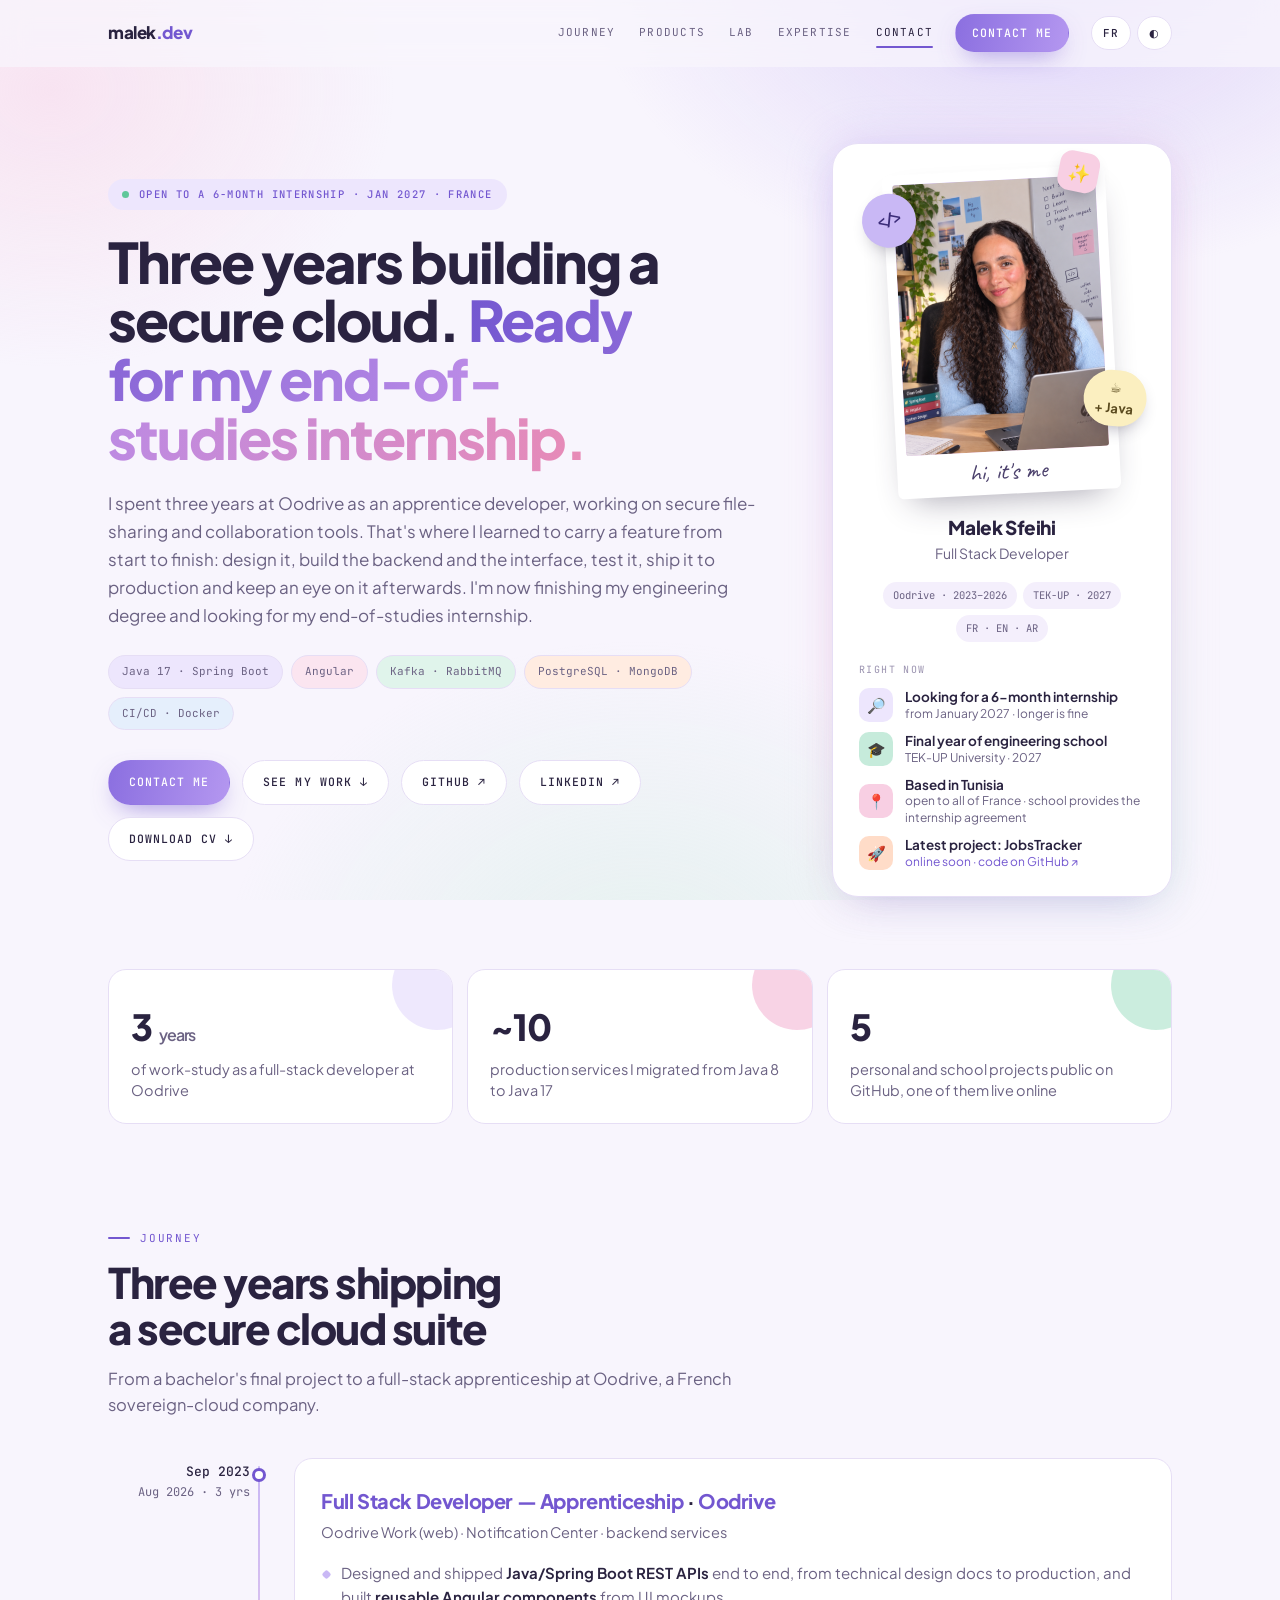
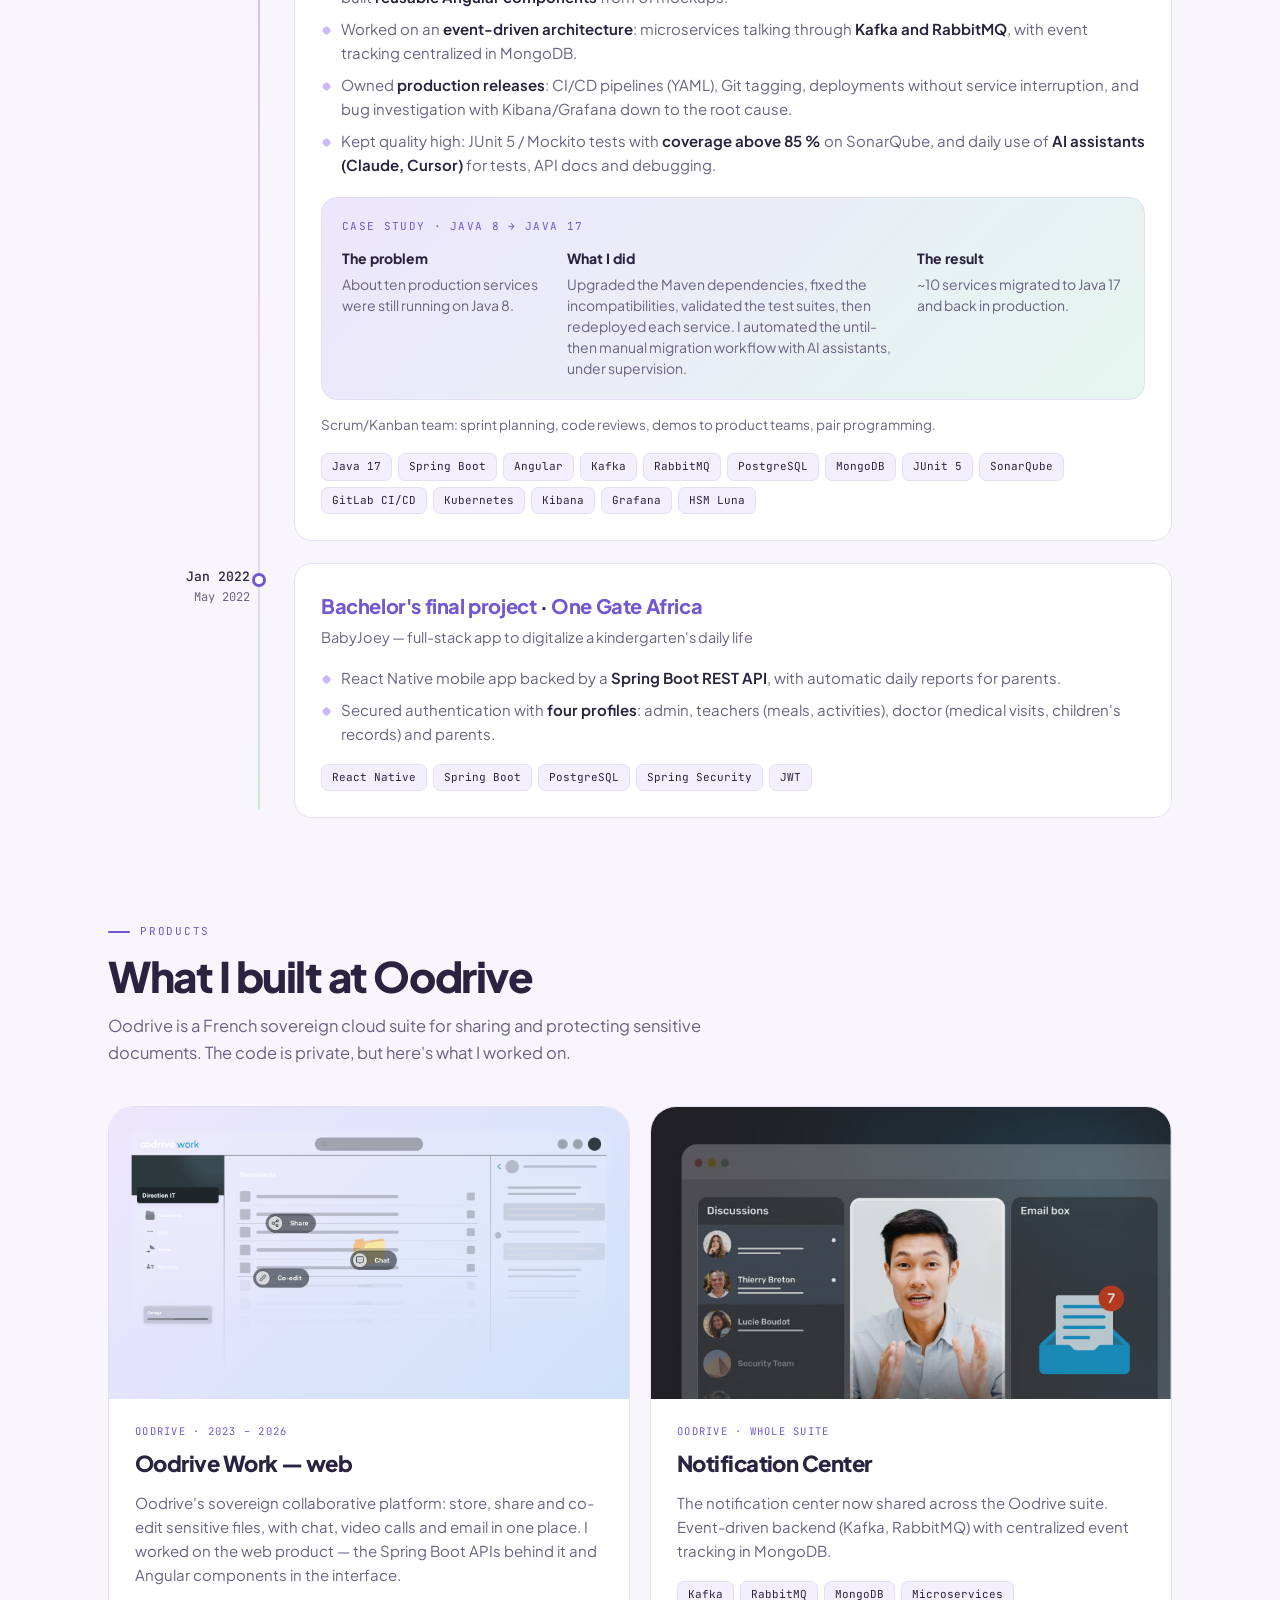
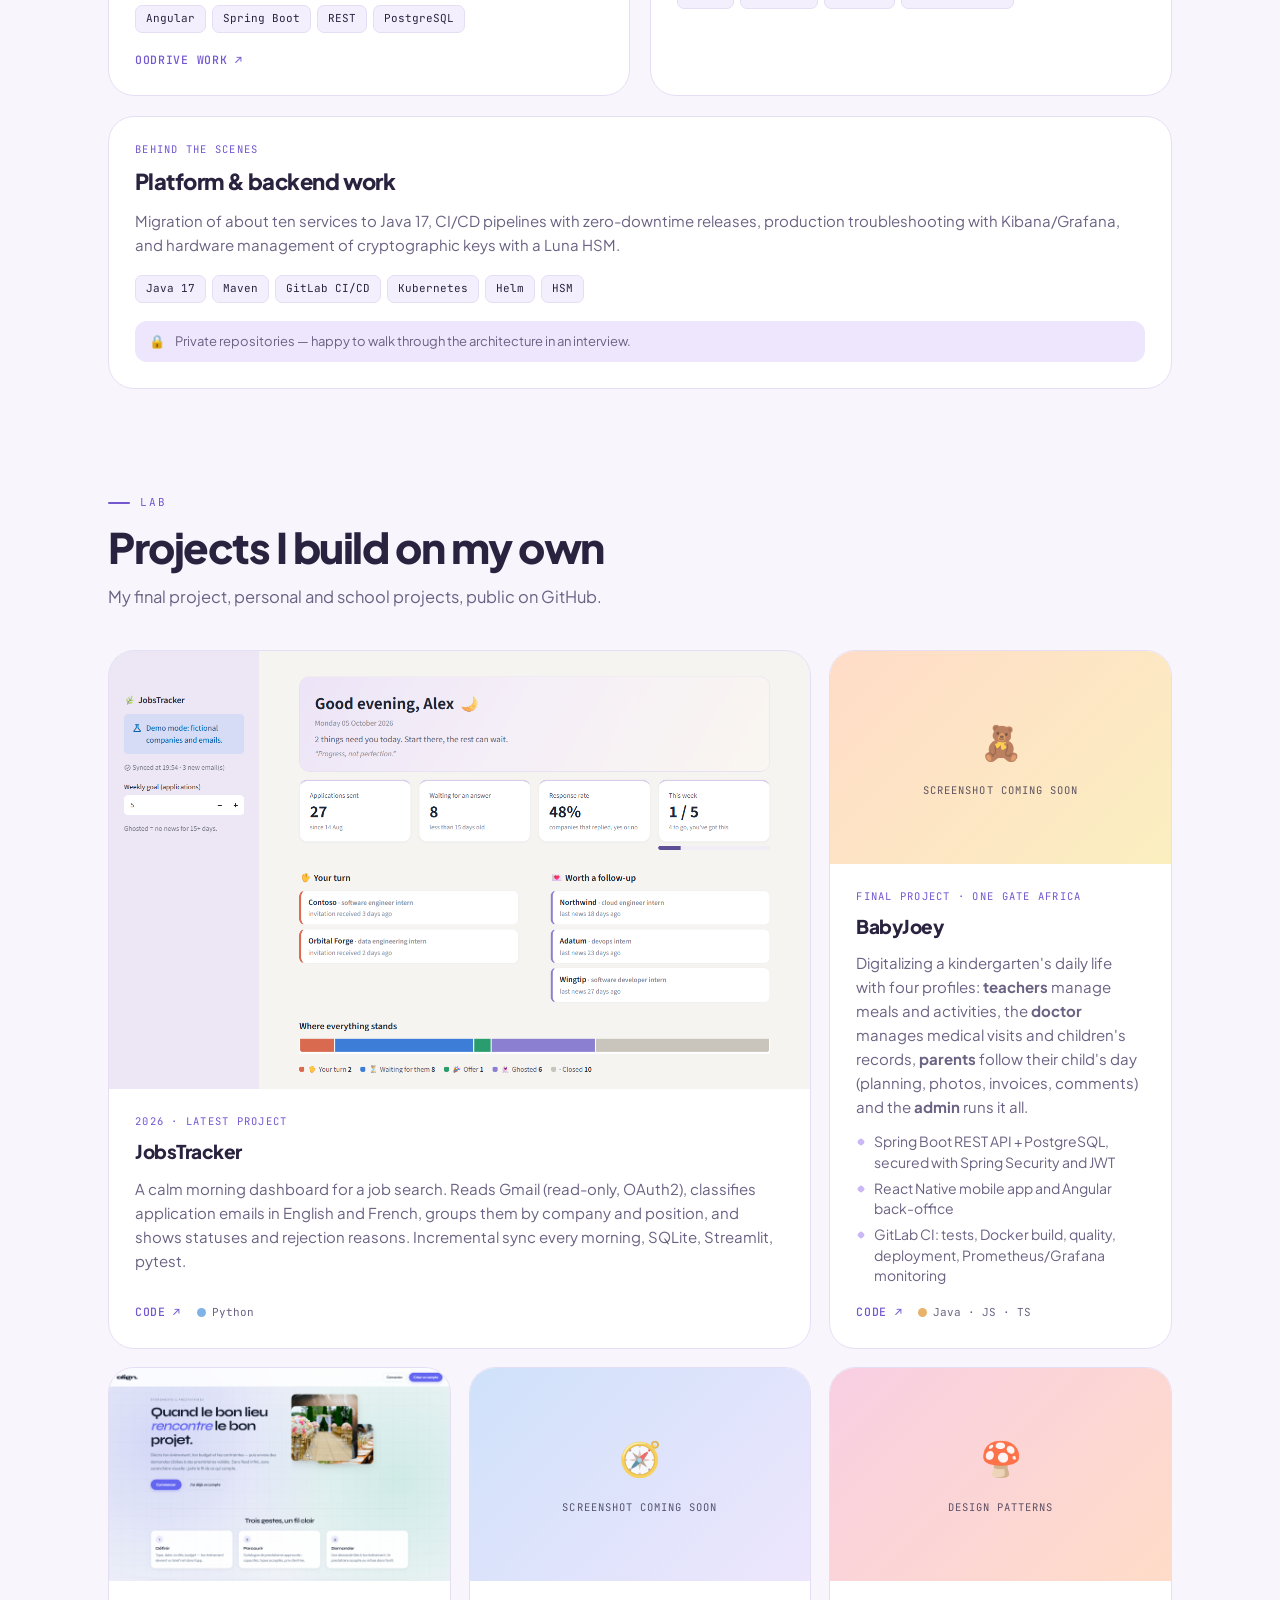
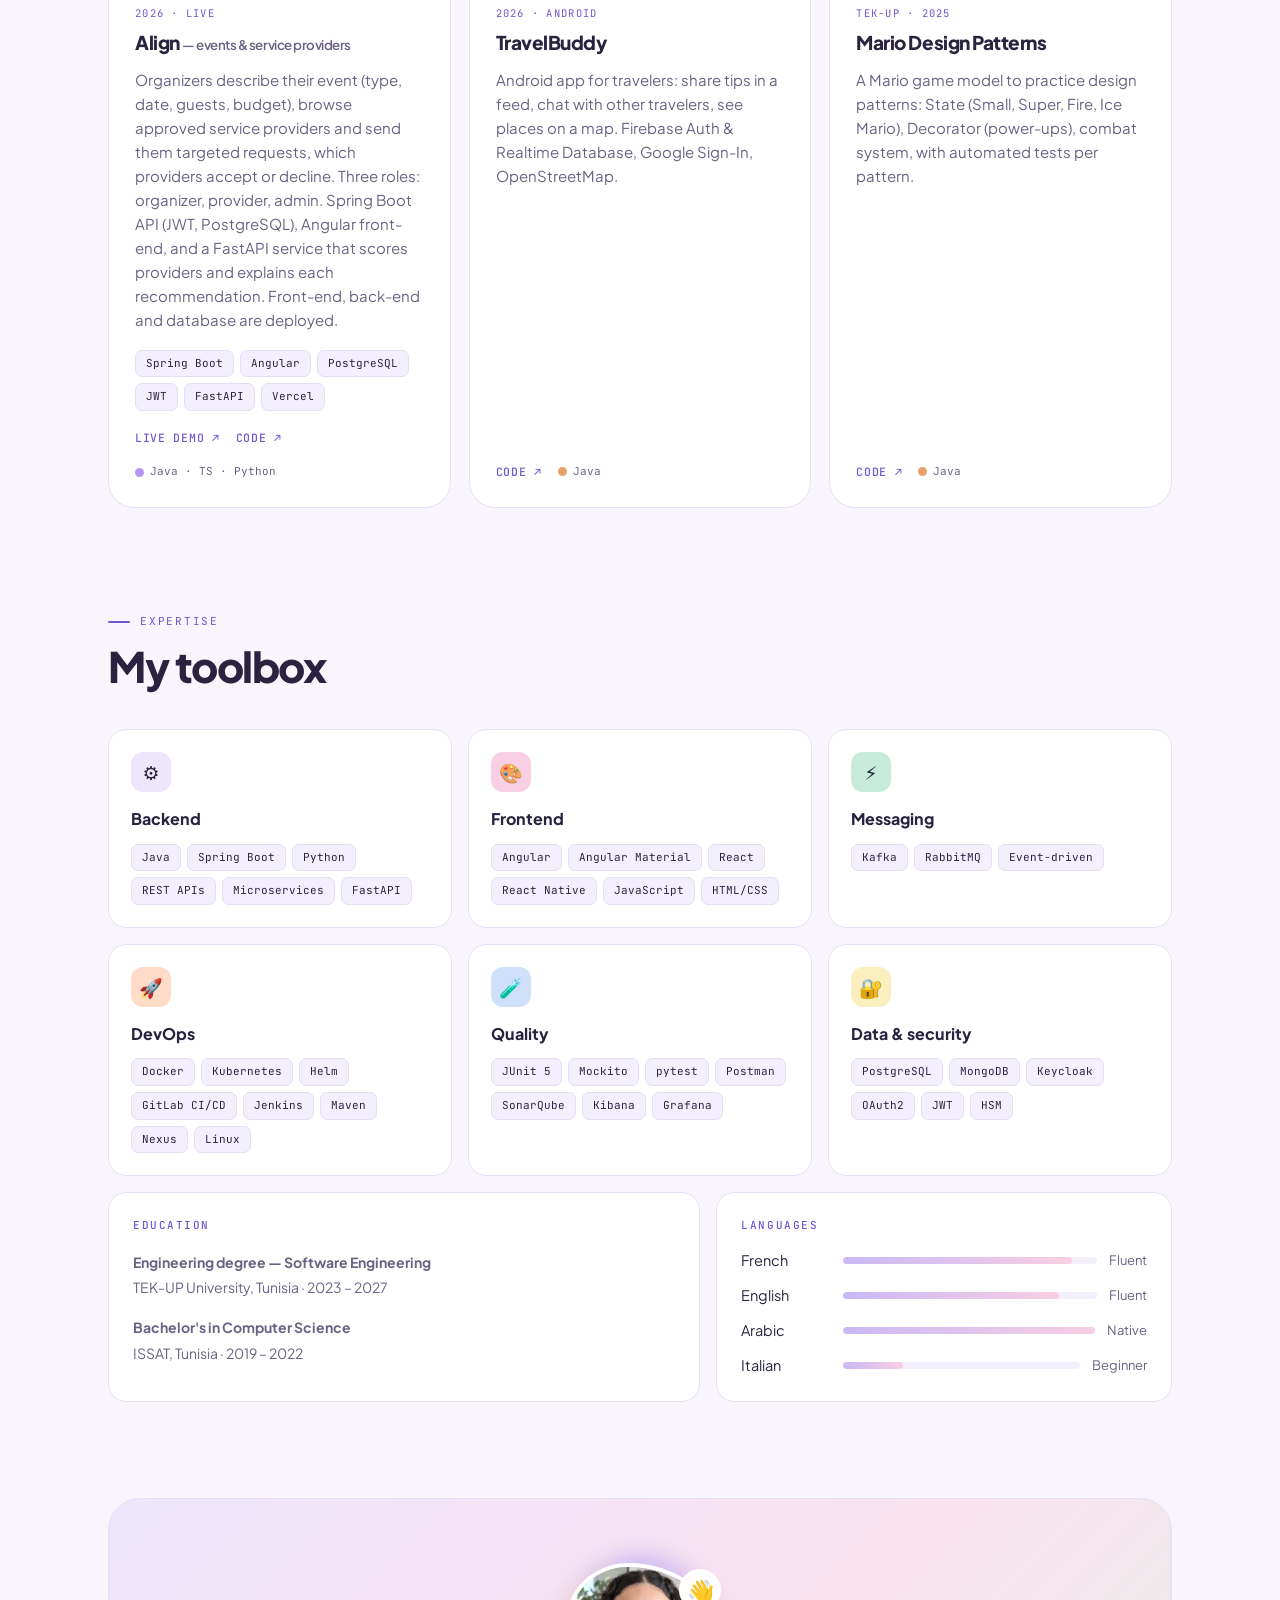
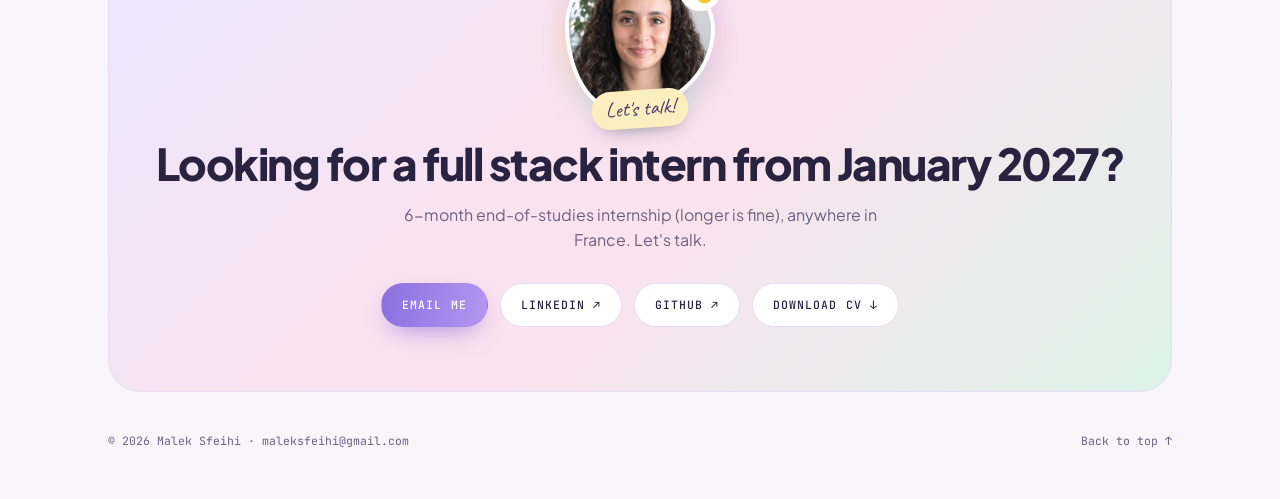
==== docs/index.html @ 644cf36f "Portfolio dans docs/ + README de profil" ====
<!doctype html>
<html lang="en" data-lang="en" class="no-js">
<head>
<meta charset="utf-8">
<meta name="viewport" content="width=device-width, initial-scale=1">
<title>Malek Sfeihi — Full Stack Developer</title>
<meta name="description" content="Malek Sfeihi — Full stack developer (Java/Spring Boot, Angular, Kafka, CI/CD). 3 years at Oodrive on Oodrive Work and the suite-wide Notification Center. Looking for a 6-month end-of-studies internship from January 2027.">
<link rel="icon" href="data:image/svg+xml,<svg xmlns='http://www.w3.org/2000/svg' viewBox='0 0 64 64'><rect width='64' height='64' rx='18' fill='%23B497F0'/><text x='50%25' y='56%25' text-anchor='middle' dominant-baseline='middle' font-family='Arial' font-weight='800' font-size='30' fill='white'>M</text></svg>">
<link rel="preconnect" href="https://fonts.googleapis.com">
<link rel="preconnect" href="https://fonts.gstatic.com" crossorigin>
<link href="https://fonts.googleapis.com/css2?family=Plus+Jakarta+Sans:wght@400;500;600;700;800&family=JetBrains+Mono:wght@400;500&family=Caveat:wght@600&display=swap" rel="stylesheet">
<link rel="stylesheet" href="assets/css/style.css">
</head>
<body>
<a class="skip" href="#main"><span class="en">Skip to content</span><span class="fr">Aller au contenu</span></a>
<div class="aura" aria-hidden="true"></div>

<!-- ================= NAV ================= -->
<header class="nav">
  <div class="shell nav__in">
    <a class="nav__logo" href="#top">malek<em>.dev</em></a>
    <nav class="nav__links" aria-label="Sections">
      <a href="#parcours"><span class="en">Journey</span><span class="fr">Parcours</span></a>
      <a href="#produits"><span class="en">Products</span><span class="fr">Produits</span></a>
      <a href="#labo"><span class="en">Lab</span><span class="fr">Labo</span></a>
      <a href="#expertise">Expertise</a>
      <a href="#contact">Contact</a>
    </nav>
    <a class="btn btn--main nav__cta" href="mailto:maleksfeihi@gmail.com" data-contact>
      <span class="en">Contact me</span><span class="fr">Me contacter</span>
    </a>
    <div class="nav__tools">
      <button class="tool" id="langBtn" type="button" aria-label="Switch language / Changer de langue">FR</button>
      <button class="tool" id="themeBtn" type="button" aria-label="Toggle dark mode">◐</button>
    </div>
  </div>
</header>

<main id="main">

<!-- ================= HERO ================= -->
<section class="hero" id="top">
  <div class="shell hero__grid">
    <div>
      <span class="status"><i></i>
        <span class="en">Open to a 6-month internship · Jan 2027 · France</span>
        <span class="fr">Disponible · stage PFE 6 mois · janv. 2027 · France</span>
      </span>
      <h1 class="hero__title">
        <span class="en">Three years building a secure cloud. <em>Ready for my end-of-studies internship.</em></span>
        <span class="fr">Trois ans à développer un cloud sécurisé. <em>Prête pour mon stage de fin d'études.</em></span>
      </h1>
      <p class="hero__lede">
        <span class="en">I spent three years at Oodrive as an apprentice developer, working on secure file-sharing and collaboration tools.
          That's where I learned to carry a feature from start to finish: design it, build the backend and the interface,
          test it, ship it to production and keep an eye on it afterwards. I'm now finishing my engineering degree
          and looking for my end-of-studies internship.</span>
        <span class="fr">J'ai passé trois ans en alternance chez Oodrive, sur des outils de partage et de collaboration sécurisés.
          C'est là que j'ai appris à porter une fonctionnalité du début à la fin : la concevoir, coder le backend et l'interface,
          la tester, la mettre en production puis la suivre une fois en ligne. Je termine maintenant mon cycle ingénieur
          et je cherche mon stage de fin d'études.</span>
      </p>
      <ul class="pills">
        <li>Java 17 · Spring Boot</li>
        <li>Angular</li>
        <li>Kafka · RabbitMQ</li>
        <li>PostgreSQL · MongoDB</li>
        <li>CI/CD · Docker</li>
      </ul>
      <div class="hero__cta">
        <a class="btn btn--main" href="mailto:maleksfeihi@gmail.com" data-contact><span class="en">Contact me</span><span class="fr">Me contacter</span></a>
        <a class="btn btn--ghost" href="#produits"><span class="en">See my work</span><span class="fr">Voir mon travail</span> ↓</a>
        <a class="btn btn--ghost" href="https://github.com/malek-sfeihi" target="_blank" rel="noopener">GitHub ↗</a>
        <a class="btn btn--ghost" href="https://www.linkedin.com/in/malek-sfeihi-b11a911b1/" target="_blank" rel="noopener">LinkedIn ↗</a>
        <a class="btn btn--ghost" href="assets/cv/Malek_Sfeihi_CV.pdf" download><span class="en">Download CV</span><span class="fr">Télécharger le CV</span> ↓</a>
      </div>
    </div>

    <aside class="idcard" aria-label="Profile">
      <figure class="polaroid">
        <div class="polaroid__img">
          <img src="assets/img/hero.png" alt="Malek Sfeihi" data-ph>
        </div>
        <figcaption><span class="en">hi, it's me</span><span class="fr">coucou, c'est moi</span></figcaption>
        <span class="sticker sticker--a">&lt;/&gt;</span>
        <span class="sticker sticker--b">☕ <span class="en">+ Java</span><span class="fr">+ Java</span></span>
        <span class="sticker sticker--c">✨</span>
      </figure>
      <div class="idcard__id">
        <div>
          <div class="idcard__name">Malek Sfeihi</div>
          <div class="idcard__role"><span class="en">Full Stack Developer</span><span class="fr">Développeuse Full Stack</span></div>
        </div>
      </div>
      <div class="idcard__meta">
        <span>Oodrive · 2023–2026</span>
        <span>TEK-UP · 2027</span>
        <span>FR · EN · AR</span>
      </div>

      <div class="now">
        <div class="now__label"><span class="en">Right now</span><span class="fr">En ce moment</span></div>
        <ul>
          <li><span class="now__ic" style="background:var(--lav-soft)">🔎</span>
            <span><b><span class="en">Looking for a 6-month internship</span><span class="fr">Je cherche un stage PFE de 6 mois</span></b>
            <small><span class="en">from January 2027 · longer is fine</span><span class="fr">dès janvier 2027 · plus long possible</span></small></span></li>
          <li><span class="now__ic" style="background:var(--mint)">🎓</span>
            <span><b><span class="en">Final year of engineering school</span><span class="fr">Dernière année du cycle ingénieur</span></b>
            <small>TEK-UP University · 2027</small></span></li>
          <li><span class="now__ic" style="background:var(--pink)">📍</span>
            <span><b><span class="en">Based in Tunisia</span><span class="fr">Basée en Tunisie</span></b>
            <small><span class="en">open to all of France · school provides the internship agreement</span><span class="fr">mobile partout en France · convention fournie par l'école</span></small></span></li>
          <li><span class="now__ic" style="background:var(--peach)">🚀</span>
            <span><b><span class="en">Latest project: JobsTracker</span><span class="fr">Dernier projet : JobsTracker</span></b>
            <small><a href="https://github.com/malek-sfeihi/JobsTracker" target="_blank" rel="noopener"><span class="en">online soon · code on GitHub ↗</span><span class="fr">bientôt en ligne · code sur GitHub ↗</span></a></small></span></li>
        </ul>
      </div>
    </aside>
  </div>
</section>

<!-- ================= STATS ================= -->
<div class="shell">
  <div class="stats reveal">
    <div class="stat"><div class="stat__v">3 <small><span class="en">years</span><span class="fr">ans</span></small></div>
      <div class="stat__l"><span class="en">of work-study as a full-stack developer at Oodrive</span><span class="fr">d'alternance en développement full stack chez Oodrive</span></div></div>
    <div class="stat"><div class="stat__v">~10</div>
      <div class="stat__l"><span class="en">production services I migrated from Java 8 to Java 17</span><span class="fr">services en production que j'ai migrés de Java 8 à Java 17</span></div></div>
    <div class="stat"><div class="stat__v">5</div>
      <div class="stat__l"><span class="en">personal and school projects public on GitHub, one of them live online</span><span class="fr">projets perso et d'école publics sur GitHub, dont un en ligne</span></div></div>
  </div>
</div>

<!-- ================= PARCOURS ================= -->
<section class="sec" id="parcours">
  <div class="shell">
    <div class="sec__head reveal">
      <span class="kicker"><span class="en">Journey</span><span class="fr">Parcours</span></span>
      <h2 class="sec__title">
        <span class="en">Three years shipping a secure cloud suite</span>
        <span class="fr">Trois ans à livrer une suite cloud sécurisée</span>
      </h2>
      <p class="sec__lede">
        <span class="en">From a bachelor's final project to a full-stack apprenticeship at Oodrive, a French sovereign-cloud company.</span>
        <span class="fr">D'un projet de fin d'études de licence à une alternance full stack chez Oodrive, éditeur français de cloud souverain.</span>
      </p>
    </div>

    <div class="tl">
      <article class="tl__item reveal">
        <div class="tl__when"><b><span class="en">Sep 2023</span><span class="fr">Sept. 2023</span></b><span class="en">Aug 2026 · 3 yrs</span><span class="fr">Août 2026 · 3 ans</span></div>
        <div class="tl__card">
          <h3 class="tl__role"><span class="en">Full Stack Developer — Apprenticeship</span><span class="fr">Développeuse Full Stack — Alternance</span> · <span>Oodrive</span></h3>
          <p class="tl__ctx"><span class="en">Oodrive Work (web) · Notification Center · backend services</span><span class="fr">Oodrive Work (web) · Centre de notifications · services backend</span></p>
          <ul class="tl__list en">
            <li>Designed and shipped <strong>Java/Spring Boot REST APIs</strong> end to end, from technical design docs to production, and built <strong>reusable Angular components</strong> from UI mockups.</li>
            <li>Worked on an <strong>event-driven architecture</strong>: microservices talking through <strong>Kafka and RabbitMQ</strong>, with event tracking centralized in MongoDB.</li>
            <li>Owned <strong>production releases</strong>: CI/CD pipelines (YAML), Git tagging, deployments without service interruption, and bug investigation with Kibana/Grafana down to the root cause.</li>
            <li>Kept quality high: JUnit 5 / Mockito tests with <strong>coverage above 85 %</strong> on SonarQube, and daily use of <strong>AI assistants (Claude, Cursor)</strong> for tests, API docs and debugging.</li>
          </ul>
          <ul class="tl__list fr">
            <li>Conception et livraison d'<strong>API REST Java/Spring Boot</strong> de bout en bout, du dossier de conception à la production, et de <strong>composants Angular réutilisables</strong> à partir des maquettes.</li>
            <li>Travail sur une <strong>architecture événementielle</strong> : des microservices qui communiquent via <strong>Kafka et RabbitMQ</strong>, avec un suivi centralisé des événements dans MongoDB.</li>
            <li>Prise en charge des <strong>mises en production</strong> : pipelines CI/CD (YAML), Git tagging, déploiements sans interruption de service, et diagnostic d'anomalies avec Kibana/Grafana jusqu'à la cause racine.</li>
            <li>Qualité : tests JUnit 5 / Mockito avec une <strong>couverture au-dessus de 85 %</strong> sur SonarQube, et usage quotidien d'<strong>assistants IA (Claude, Cursor)</strong> pour les tests, la doc d'API et le débogage.</li>
          </ul>

          <div class="case">
            <div class="case__k"><span class="en">Case study</span><span class="fr">Cas concret</span> · Java 8 → Java 17</div>
            <div class="case__grid">
              <div><b><span class="en">The problem</span><span class="fr">Le problème</span></b>
                <p><span class="en">About ten production services were still running on Java 8.</span><span class="fr">Une dizaine de services en production tournaient encore en Java 8.</span></p></div>
              <div><b><span class="en">What I did</span><span class="fr">Ce que j'ai fait</span></b>
                <p><span class="en">Upgraded the Maven dependencies, fixed the incompatibilities, validated the test suites, then redeployed each service. I automated the until-then manual migration workflow with AI assistants, under supervision.</span><span class="fr">Mise à jour des dépendances Maven, correction des incompatibilités, validation des tests, puis redéploiement de chaque service. J'ai automatisé, avec des assistants IA et sous supervision, un workflow de migration jusque-là manuel.</span></p></div>
              <div><b><span class="en">The result</span><span class="fr">Le résultat</span></b>
                <p><span class="en">~10 services migrated to Java 17 and back in production.</span><span class="fr">~10 services migrés en Java 17 et remis en production.</span></p></div>
            </div>
          </div>
          <p class="tl__foot"><span class="en">Scrum/Kanban team: sprint planning, code reviews, demos to product teams, pair programming.</span><span class="fr">Équipe Scrum/Kanban : sprint planning, revues de code, démos aux équipes produit, pair programming.</span></p>
          <ul class="tags">
            <li>Java 17</li><li>Spring Boot</li><li>Angular</li><li>Kafka</li><li>RabbitMQ</li><li>PostgreSQL</li><li>MongoDB</li>
            <li>JUnit 5</li><li>SonarQube</li><li>GitLab CI/CD</li><li>Kubernetes</li><li>Kibana</li><li>Grafana</li><li>HSM Luna</li>
          </ul>
        </div>
      </article>

      <article class="tl__item reveal">
        <div class="tl__when"><b><span class="en">Jan 2022</span><span class="fr">Janv. 2022</span></b><span class="en">May 2022</span><span class="fr">Mai 2022</span></div>
        <div class="tl__card">
          <h3 class="tl__role"><span class="en">Bachelor's final project</span><span class="fr">Projet de fin d'études de licence</span> · <span>One Gate Africa</span></h3>
          <p class="tl__ctx"><span class="en">BabyJoey — full-stack app to digitalize a kindergarten's daily life</span><span class="fr">BabyJoey — application full stack pour digitaliser le quotidien d'une école maternelle</span></p>
          <ul class="tl__list en">
            <li>React Native mobile app backed by a <strong>Spring Boot REST API</strong>, with automatic daily reports for parents.</li>
            <li>Secured authentication with <strong>four profiles</strong>: admin, teachers (meals, activities), doctor (medical visits, children's records) and parents.</li>
          </ul>
          <ul class="tl__list fr">
            <li>Application mobile React Native adossée à une <strong>API REST Spring Boot</strong>, avec rapports quotidiens automatiques pour les parents.</li>
            <li>Authentification sécurisée avec <strong>quatre profils</strong> : admin, enseignants (repas, activités), médecin (visites, fiches enfants) et parents.</li>
          </ul>
          <ul class="tags"><li>React Native</li><li>Spring Boot</li><li>PostgreSQL</li><li>Spring Security</li><li>JWT</li></ul>
        </div>
      </article>
    </div>
  </div>
</section>

<!-- ================= PRODUITS ================= -->
<section class="sec" id="produits">
  <div class="shell">
    <div class="sec__head reveal">
      <span class="kicker"><span class="en">Products</span><span class="fr">Produits</span></span>
      <h2 class="sec__title">
        <span class="en">What I built at Oodrive</span>
        <span class="fr">Ce que j'ai construit chez Oodrive</span>
      </h2>
      <p class="sec__lede">
        <span class="en">Oodrive is a French sovereign cloud suite for sharing and protecting sensitive documents. The code is private, but here's what I worked on.</span>
        <span class="fr">Oodrive est une suite cloud souveraine française pour partager et protéger des documents sensibles. Le code est privé, mais voici ce sur quoi j'ai travaillé.</span>
      </p>
    </div>

    <div class="products">
      <article class="prod reveal">
        <div class="media media--lav media--contain">
          <div class="media__ph"><span class="ic">📁</span></div>
          <img src="assets/img/oodrive-work.png" alt="Oodrive Work interface (oodrive.com)" data-ph>
        </div>
        <div class="prod__body">
          <span class="prod__k">Oodrive · 2023 – 2026</span>
          <h3 class="prod__t">Oodrive Work — web</h3>
          <p class="prod__d">
            <span class="en">Oodrive's sovereign collaborative platform: store, share and co-edit sensitive files, with chat, video calls and email in one place. I worked on the web product — the Spring Boot APIs behind it and Angular components in the interface.</span>
            <span class="fr">La plateforme collaborative souveraine d'Oodrive : stocker, partager et co-éditer des fichiers sensibles, avec chat, visio et email au même endroit. J'ai travaillé sur le produit web : les API Spring Boot derrière et les composants Angular de l'interface.</span>
          </p>
          <ul class="tags"><li>Angular</li><li>Spring Boot</li><li>REST</li><li>PostgreSQL</li></ul>
          <div class="prod__foot">
            <a class="link" href="https://www.oodrive.com/products/oodrive-work/" target="_blank" rel="noopener">Oodrive Work ↗</a>
          </div>
        </div>
      </article>

      <article class="prod reveal">
        <div class="media media--pink">
          <div class="media__ph"><span class="ic">🔔</span></div>
          <img src="assets/img/notification-center.jpg" alt="Real-time notifications in the Oodrive suite (oodrive.com)" data-ph>
        </div>
        <div class="prod__body">
          <span class="prod__k"><span class="en">Oodrive · whole suite</span><span class="fr">Oodrive · toute la suite</span></span>
          <h3 class="prod__t"><span class="en">Notification Center</span><span class="fr">Centre de notifications</span></h3>
          <p class="prod__d">
            <span class="en">The notification center now shared across the Oodrive suite. Event-driven backend (Kafka, RabbitMQ) with centralized event tracking in MongoDB.</span>
            <span class="fr">Le centre de notifications aujourd'hui commun à toute la suite Oodrive. Backend événementiel (Kafka, RabbitMQ) avec suivi centralisé des événements dans MongoDB.</span>
          </p>
          <ul class="tags"><li>Kafka</li><li>RabbitMQ</li><li>MongoDB</li><li>Microservices</li></ul>
        </div>
      </article>

      <!-- TODO Malek : les travaux "en background" (à me donner) — une carte par sujet, sur le même modèle -->
      <article class="prod reveal" style="grid-column: 1 / -1">
        <div class="prod__body">
          <span class="prod__k"><span class="en">Behind the scenes</span><span class="fr">En coulisses</span></span>
          <h3 class="prod__t"><span class="en">Platform &amp; backend work</span><span class="fr">Plateforme &amp; backend</span></h3>
          <p class="prod__d">
            <span class="en">Migration of about ten services to Java 17, CI/CD pipelines with zero-downtime releases, production troubleshooting with Kibana/Grafana, and hardware management of cryptographic keys with a Luna HSM.</span>
            <span class="fr">Migration d'une dizaine de services vers Java 17, pipelines CI/CD avec mises en production sans interruption, diagnostic en production avec Kibana/Grafana, et gestion matérielle de clés cryptographiques avec HSM Luna.</span>
          </p>
          <ul class="tags"><li>Java 17</li><li>Maven</li><li>GitLab CI/CD</li><li>Kubernetes</li><li>Helm</li><li>HSM</li></ul>
          <div class="privacy">🔒 <span><span class="en">Private repositories — happy to walk through the architecture in an interview.</span><span class="fr">Dépôts privés — je peux présenter l'architecture en entretien.</span></span></div>
        </div>
      </article>
    </div>
  </div>
</section>

<!-- ================= LABO ================= -->
<section class="sec" id="labo">
  <div class="shell">
    <div class="sec__head reveal">
      <span class="kicker"><span class="en">Lab</span><span class="fr">Labo</span></span>
      <h2 class="sec__title">
        <span class="en">Projects I build on my own</span>
        <span class="fr">Ce que je code en dehors du travail</span>
      </h2>
      <p class="sec__lede">
        <span class="en">My final project, personal and school projects, public on GitHub.</span>
        <span class="fr">Mon PFE, mes projets perso et d'école, publics sur GitHub.</span>
      </p>
    </div>

    <div class="lab">
      <article class="prod featured reveal">
        <div class="media media--mint">
          <div class="media__ph"><span class="ic">🌿</span></div>
          <img src="assets/img/jobstracker.png" alt="JobsTracker dashboard (demo data)" data-ph>
        </div>
        <div class="prod__body">
          <span class="prod__k"><span class="en">2026 · latest project</span><span class="fr">2026 · dernier projet</span></span>
          <h3 class="prod__t">JobsTracker</h3>
          <p class="prod__d">
            <span class="en">A calm morning dashboard for a job search. Reads Gmail (read-only, OAuth2), classifies application emails in English and French, groups them by company and position, and shows statuses and rejection reasons. Incremental sync every morning, SQLite, Streamlit, pytest.</span>
            <span class="fr">Un tableau de bord du matin pour une recherche d'emploi. Lit Gmail (lecture seule, OAuth2), classe les emails de candidature en anglais et en français, les regroupe par entreprise et poste, et affiche statuts et raisons de refus. Synchro incrémentale chaque matin, SQLite, Streamlit, pytest.</span>
          </p>
          <div class="prod__foot">
            <a class="link" href="https://github.com/malek-sfeihi/JobsTracker" target="_blank" rel="noopener">Code ↗</a>
            <span class="lang-dot" style="--dot:#7FB3E8">Python</span>
          </div>
        </div>
      </article>

      <article class="prod reveal">
        <div class="media media--peach">
          <div class="media__ph"><span class="ic">🧸</span><small><span class="en">Screenshot coming soon</span><span class="fr">Capture à venir</span></small></div>
          <img src="assets/img/babyjoey.png" alt="BabyJoey" data-ph>
        </div>
        <div class="prod__body">
          <span class="prod__k"><span class="en">Final project · One Gate Africa</span><span class="fr">PFE licence · One Gate Africa</span></span>
          <h3 class="prod__t">BabyJoey</h3>
          <p class="prod__d">
            <span class="en">Digitalizing a kindergarten's daily life with four profiles: <b>teachers</b> manage meals and activities, the <b>doctor</b> manages medical visits and children's records, <b>parents</b> follow their child's day (planning, photos, invoices, comments) and the <b>admin</b> runs it all.</span>
            <span class="fr">Digitaliser le quotidien d'une crèche avec quatre profils : l'<b>enseignant</b> gère les repas et les activités, le <b>médecin</b> les visites et les fiches enfants, les <b>parents</b> suivent la journée de leur enfant (planning, photos, factures, commentaires) et l'<b>admin</b> pilote l'ensemble.</span>
          </p>
          <ul class="feat en">
            <li>Spring Boot REST API + PostgreSQL, secured with Spring Security and JWT</li>
            <li>React Native mobile app and Angular back-office</li>
            <li>GitLab CI: tests, Docker build, quality, deployment, Prometheus/Grafana monitoring</li>
          </ul>
          <ul class="feat fr">
            <li>API REST Spring Boot + PostgreSQL, sécurisée par Spring Security et JWT</li>
            <li>Appli mobile React Native et back-office Angular</li>
            <li>GitLab CI : tests, build Docker, qualité, déploiement, monitoring Prometheus/Grafana</li>
          </ul>
          <div class="prod__foot">
            <a class="link" href="https://github.com/malek-sfeihi/babyJoeyApp-front" target="_blank" rel="noopener">Code ↗</a>
            <span class="lang-dot" style="--dot:#E8B36B">Java · JS · TS</span>
          </div>
        </div>
      </article>

      <article class="prod reveal">
        <div class="media media--lav">
          <div class="media__ph"><span class="ic">🎉</span></div>
          <img src="assets/img/events.png" alt="Align — landing page" data-ph>
        </div>
        <div class="prod__body">
          <span class="prod__k"><span class="en">2026 · live</span><span class="fr">2026 · en ligne</span></span>
          <h3 class="prod__t">Align <span class="prod__sub">— <span class="en">events &amp; service providers</span><span class="fr">événements &amp; prestataires</span></span></h3>
          <p class="prod__d">
            <span class="en">Organizers describe their event (type, date, guests, budget), browse approved service providers and send them targeted requests, which providers accept or decline. Three roles: organizer, provider, admin. Spring Boot API (JWT, PostgreSQL), Angular front-end, and a FastAPI service that scores providers and explains each recommendation. Front-end, back-end and database are deployed.</span>
            <span class="fr">L'organisateur décrit son événement (type, date, invités, budget), parcourt des prestataires validés et leur envoie des demandes ciblées, que le prestataire accepte ou refuse. Trois rôles : organisateur, prestataire, admin. API Spring Boot (JWT, PostgreSQL), front Angular, et un service FastAPI qui score les prestataires et explique chaque recommandation. Front, back et base de données sont déployés.</span>
          </p>
          <ul class="tags"><li>Spring Boot</li><li>Angular</li><li>PostgreSQL</li><li>JWT</li><li>FastAPI</li><li>Vercel</li></ul>
          <div class="prod__foot">
            <a class="link" href="https://eventsalign.vercel.app/" target="_blank" rel="noopener"><span class="en">Live demo ↗</span><span class="fr">Voir en ligne ↗</span></a>
            <a class="link" href="https://github.com/malek-sfeihi/Events" target="_blank" rel="noopener">Code ↗</a>
            <span class="lang-dot" style="--dot:#B497F0">Java · TS · Python</span>
          </div>
        </div>
      </article>

      <article class="prod reveal">
        <div class="media media--sky">
          <div class="media__ph"><span class="ic">🧭</span><small><span class="en">Screenshot coming soon</span><span class="fr">Capture à venir</span></small></div>
          <img src="assets/img/travelbuddy.png" alt="TravelBuddy" data-ph>
        </div>
        <div class="prod__body">
          <span class="prod__k">2026 · Android</span>
          <h3 class="prod__t">TravelBuddy</h3>
          <p class="prod__d">
            <span class="en">Android app for travelers: share tips in a feed, chat with other travelers, see places on a map. Firebase Auth &amp; Realtime Database, Google Sign-In, OpenStreetMap.</span>
            <span class="fr">Appli Android pour voyageurs : partager des bons plans dans un fil, discuter avec d'autres voyageurs, voir les lieux sur une carte. Firebase Auth &amp; Realtime Database, Google Sign-In, OpenStreetMap.</span>
          </p>
          <div class="prod__foot">
            <a class="link" href="https://github.com/malek-sfeihi/travelBody" target="_blank" rel="noopener">Code ↗</a>
            <span class="lang-dot" style="--dot:#E8A06B">Java</span>
          </div>
        </div>
      </article>

      <article class="prod reveal">
        <div class="media media--pink">
          <div class="media__ph"><span class="ic">🍄</span><small>Design patterns</small></div>
          <img src="assets/img/mario.png" alt="Mario design patterns" data-ph>
        </div>
        <div class="prod__body">
          <span class="prod__k">TEK-UP · 2025</span>
          <h3 class="prod__t">Mario Design Patterns</h3>
          <p class="prod__d">
            <span class="en">A Mario game model to practice design patterns: State (Small, Super, Fire, Ice Mario), Decorator (power-ups), combat system, with automated tests per pattern.</span>
            <span class="fr">Un modèle de jeu Mario pour pratiquer les design patterns : State (Small, Super, Fire, Ice Mario), Decorator (power-ups), système de combat, avec des tests automatisés par pattern.</span>
          </p>
          <div class="prod__foot">
            <a class="link" href="https://github.com/malek-sfeihi/marioDesignPattern" target="_blank" rel="noopener">Code ↗</a>
            <span class="lang-dot" style="--dot:#E8A06B">Java</span>
          </div>
        </div>
      </article>
    </div>
  </div>
</section>

<!-- ================= EXPERTISE ================= -->
<section class="sec" id="expertise">
  <div class="shell">
    <div class="sec__head reveal">
      <span class="kicker">Expertise</span>
      <h2 class="sec__title"><span class="en">My toolbox</span><span class="fr">La boîte à outils</span></h2>
    </div>

    <div class="skills">
      <div class="skill reveal"><div class="skill__ic" style="--c:var(--lav-soft)">⚙️</div><h3>Backend</h3>
        <ul class="tags"><li>Java</li><li>Spring Boot</li><li>Python</li><li>REST APIs</li><li>Microservices</li><li>FastAPI</li></ul></div>
      <div class="skill reveal"><div class="skill__ic" style="--c:var(--pink)">🎨</div><h3>Frontend</h3>
        <ul class="tags"><li>Angular</li><li>Angular Material</li><li>React</li><li>React Native</li><li>JavaScript</li><li>HTML/CSS</li></ul></div>
      <div class="skill reveal"><div class="skill__ic" style="--c:var(--mint)">⚡</div><h3><span class="en">Messaging</span><span class="fr">Messagerie</span></h3>
        <ul class="tags"><li>Kafka</li><li>RabbitMQ</li><li><span class="en">Event-driven</span><span class="fr">Événementiel</span></li></ul></div>
      <div class="skill reveal"><div class="skill__ic" style="--c:var(--peach)">🚀</div><h3>DevOps</h3>
        <ul class="tags"><li>Docker</li><li>Kubernetes</li><li>Helm</li><li>GitLab CI/CD</li><li>Jenkins</li><li>Maven</li><li>Nexus</li><li>Linux</li></ul></div>
      <div class="skill reveal"><div class="skill__ic" style="--c:var(--sky)">🧪</div><h3><span class="en">Quality</span><span class="fr">Qualité</span></h3>
        <ul class="tags"><li>JUnit 5</li><li>Mockito</li><li>pytest</li><li>Postman</li><li>SonarQube</li><li>Kibana</li><li>Grafana</li></ul></div>
      <div class="skill reveal"><div class="skill__ic" style="--c:var(--butter)">🔐</div><h3><span class="en">Data &amp; security</span><span class="fr">Données &amp; sécurité</span></h3>
        <ul class="tags"><li>PostgreSQL</li><li>MongoDB</li><li>Keycloak</li><li>OAuth2</li><li>JWT</li><li>HSM</li></ul></div>
    </div>

    <div class="side">
      <div class="box reveal">
        <h3><span class="en">Education</span><span class="fr">Formation</span></h3>
        <div class="edu">
          <div><b><span class="en">Engineering degree — Software Engineering</span><span class="fr">Cycle ingénieur — Génie logiciel</span></b><span>TEK-UP University, <span class="en">Tunisia</span><span class="fr">Tunisie</span> · 2023 – 2027</span></div>
          <div><b><span class="en">Bachelor's in Computer Science</span><span class="fr">Licence en sciences de l'informatique</span></b><span>ISSAT, <span class="en">Tunisia</span><span class="fr">Tunisie</span> · 2019 – 2022</span></div>
        </div>
      </div>
      <div class="box reveal">
        <h3><span class="en">Languages</span><span class="fr">Langues</span></h3>
        <ul class="langs">
          <li><span><span class="en">French</span><span class="fr">Français</span></span><span class="bar"><i style="--w:90%"></i></span><em><span class="en">Fluent</span><span class="fr">Courant</span></em></li>
          <li><span><span class="en">English</span><span class="fr">Anglais</span></span><span class="bar"><i style="--w:85%"></i></span><em><span class="en">Fluent</span><span class="fr">Courant</span></em></li>
          <li><span><span class="en">Arabic</span><span class="fr">Arabe</span></span><span class="bar"><i style="--w:100%"></i></span><em><span class="en">Native</span><span class="fr">Maternelle</span></em></li>
          <li><span><span class="en">Italian</span><span class="fr">Italien</span></span><span class="bar"><i style="--w:25%"></i></span><em><span class="en">Beginner</span><span class="fr">Débutant</span></em></li>
        </ul>
      </div>
    </div>

    <!-- ================= CONTACT ================= -->
    <div class="cta-box reveal" id="contact">
      <div class="cta-photo">
        <div class="cta-photo__ring" aria-hidden="true"></div>
        <div class="cta-photo__blob"><img src="assets/img/contact.png" alt="Malek Sfeihi" data-ph></div>
        <a class="cta-photo__hi" href="mailto:maleksfeihi@gmail.com" data-contact aria-label="Contact Malek">👋</a>
        <a class="cta-photo__bubble" href="mailto:maleksfeihi@gmail.com" data-contact><span class="en">Let's talk!</span><span class="fr">On en parle ?</span></a>
      </div>
      <h2><span class="en">Looking for a full stack intern from January 2027?</span><span class="fr">Vous cherchez une stagiaire full stack dès janvier 2027 ?</span></h2>
      <p>
        <span class="en">6-month end-of-studies internship (longer is fine), anywhere in France. Let's talk.</span>
        <span class="fr">Stage de fin d'études de 6 mois (plus long possible), partout en France. Parlons-en.</span>
      </p>
      <div class="hero__cta">
        <a class="btn btn--main" href="mailto:maleksfeihi@gmail.com"><span class="en">Email me</span><span class="fr">M'écrire</span></a>
        <a class="btn btn--ghost" href="https://www.linkedin.com/in/malek-sfeihi-b11a911b1/" target="_blank" rel="noopener">LinkedIn ↗</a>
        <a class="btn btn--ghost" href="https://github.com/malek-sfeihi" target="_blank" rel="noopener">GitHub ↗</a>
        <a class="btn btn--ghost" href="assets/cv/Malek_Sfeihi_CV.pdf" download><span class="en">Download CV</span><span class="fr">Télécharger le CV</span> ↓</a>
      </div>
    </div>
  </div>
</section>

</main>

<footer>
  <div class="shell foot">
    <span>© <span id="year">2026</span> Malek Sfeihi · <a href="mailto:maleksfeihi@gmail.com">maleksfeihi@gmail.com</a></span>
    <a href="#top"><span class="en">Back to top ↑</span><span class="fr">Retour en haut ↑</span></a>
  </div>
</footer>

<dialog class="contact" id="contactDialog" aria-labelledby="contactTitle">
  <form class="contact__form" id="contactForm" novalidate>
    <button class="contact__close" type="button" data-close aria-label="Close">✕</button>
    <h2 id="contactTitle"><span class="en">Say hi!</span><span class="fr">Un petit coucou ?</span></h2>
    <p class="contact__lede">
      <span class="en">Leave your name and email, I'll get back to you quickly.</span>
      <span class="fr">Laissez votre nom et votre email, je vous réponds rapidement.</span>
    </p>

    <label><span><span class="en">Name</span><span class="fr">Nom</span></span>
      <input name="name" type="text" autocomplete="name" required maxlength="100"></label>
    <label><span>Email</span>
      <input name="email" type="email" autocomplete="email" required maxlength="150"></label>
    <label><span><span class="en">Message (optional)</span><span class="fr">Message (facultatif)</span></span>
      <textarea name="message" rows="3" maxlength="2000"></textarea></label>
    <!-- anti-spam : champ invisible que seuls les robots remplissent -->
    <input type="checkbox" name="botcheck" class="contact__hp" tabindex="-1" autocomplete="off">

    <button class="btn btn--main contact__send" type="submit">
      <span class="en">Send</span><span class="fr">Envoyer</span> ✈
    </button>
    <p class="contact__status" id="contactStatus" role="status" aria-live="polite"></p>
    <p class="contact__alt">
      <span class="en">Your details are only used to reply to you. Prefer your own mailbox?</span>
      <span class="fr">Vos coordonnées servent uniquement à vous répondre. Vous préférez votre messagerie ?</span>
      <a href="mailto:maleksfeihi@gmail.com">maleksfeihi@gmail.com</a>
    </p>
  </form>
</dialog>

<script src="assets/js/main.js"></script>
</body>
</html>
---- docs/assets/css/style.css ----
/* =========================================================
   Malek Sfeihi — Portfolio
   Direction « Lavande » : clair, pastel, vivant.
   Fond brume lavande, accents lavande / rose / menthe / pêche.
   ========================================================= */

/* ---------- tokens ---------- */
:root {
  --bg:       #F8F5FD;
  --bg-deep:  #F1ECFA;
  --surf:     #FFFFFF;
  --surf-2:   #F4EFFC;
  --line:     #E6DEF5;
  --ink:      #2A2340;
  --mut:      #6B6283;
  --mut-dim:  #9A92AF;

  --lav:      #C9B8F5;
  --lav-soft: #EDE6FD;
  --accent:   #7357D0;   /* lavande foncée, lisible sur fond clair */
  --pink:     #F8CFE3;
  --mint:     #C6EBDB;
  --peach:    #FFDCC8;
  --sky:      #CFE1FA;
  --butter:   #FBEFC0;

  --aura-1: rgba(201, 184, 245, .55);
  --aura-2: rgba(248, 207, 227, .45);
  --aura-3: rgba(198, 235, 219, .40);
  --shadow: 0 18px 44px -22px rgba(115, 87, 208, .35);

  --sans: "Plus Jakarta Sans", system-ui, -apple-system, "Segoe UI", sans-serif;
  --mono: "JetBrains Mono", ui-monospace, "SF Mono", Menlo, monospace;

  --shell: 1120px;
  --pad: 28px;
  --r-sm: 10px;
  --r-md: 18px;
  --r-lg: 26px;
  --ease: cubic-bezier(.22, .61, .36, 1);
}

@media (prefers-color-scheme: dark) {
  :root:not([data-theme="light"]) {
    --bg: #15111E; --bg-deep: #100D17; --surf: #1F1A2B; --surf-2: #282236; --line: #342C45;
    --ink: #F2EDFB; --mut: #ABA2C2; --mut-dim: #7E7594;
    --lav-soft: #2C2442; --accent: #C4B2FF;
    --pink: #5A3550; --mint: #2A4A40; --peach: #57402F; --sky: #2C3E5A; --butter: #4E4627;
    --aura-1: rgba(160, 130, 240, .22); --aura-2: rgba(240, 150, 200, .14); --aura-3: rgba(120, 210, 180, .10);
    --shadow: 0 18px 44px -22px rgba(0, 0, 0, .7);
  }
}
:root[data-theme="dark"] {
  --bg: #15111E; --bg-deep: #100D17; --surf: #1F1A2B; --surf-2: #282236; --line: #342C45;
  --ink: #F2EDFB; --mut: #ABA2C2; --mut-dim: #7E7594;
  --lav-soft: #2C2442; --accent: #C4B2FF;
  --pink: #5A3550; --mint: #2A4A40; --peach: #57402F; --sky: #2C3E5A; --butter: #4E4627;
  --aura-1: rgba(160, 130, 240, .22); --aura-2: rgba(240, 150, 200, .14); --aura-3: rgba(120, 210, 180, .10);
  --shadow: 0 18px 44px -22px rgba(0, 0, 0, .7);
}

/* ---------- reset ---------- */
*, *::before, *::after { box-sizing: border-box; }
html { scroll-behavior: smooth; }
body {
  margin: 0;
  background: var(--bg);
  color: var(--ink);
  font-family: var(--sans);
  font-size: 16px;
  line-height: 1.6;
  -webkit-font-smoothing: antialiased;
  overflow-x: hidden;
}
img { max-width: 100%; display: block; }
p { margin: 0; }
ul { margin: 0; padding: 0; list-style: none; }
a { color: inherit; text-decoration: none; }
h1, h2, h3, h4 { margin: 0; }
:focus-visible { outline: 2px solid var(--accent); outline-offset: 3px; border-radius: 4px; }

/* Langue : n'afficher que la langue active */
html[data-lang="en"] .fr, html[data-lang="fr"] .en { display: none !important; }

.skip {
  position: absolute; left: -9999px; top: 0; z-index: 200;
  background: var(--accent); color: #fff; padding: 12px 18px;
  font-family: var(--mono); font-size: 13px; border-radius: 0 0 var(--r-sm) 0;
}
.skip:focus { left: 0; }

.shell { width: 100%; max-width: var(--shell); margin: 0 auto; padding: 0 var(--pad); }
@media (max-width: 600px) { :root { --pad: 16px; } }

/* ---------- aura ---------- */
.aura {
  position: fixed; inset: 0; pointer-events: none; z-index: 0;
  background:
    radial-gradient(680px 460px at 82% -4%, var(--aura-1), transparent 68%),
    radial-gradient(520px 420px at 4% 10%, var(--aura-2), transparent 66%),
    radial-gradient(600px 500px at 50% 110%, var(--aura-3), transparent 70%);
}
main, footer { position: relative; z-index: 1; }

/* =========================================================
   NAV
   ========================================================= */
.nav {
  position: sticky; top: 0; z-index: 100;
  background: color-mix(in srgb, var(--bg) 72%, transparent);
  backdrop-filter: blur(14px); -webkit-backdrop-filter: blur(14px);
  border-bottom: 1px solid transparent;
  transition: border-color .3s var(--ease), background .3s var(--ease);
}
.nav.is-stuck { border-bottom-color: var(--line); background: color-mix(in srgb, var(--bg) 90%, transparent); }
.nav__in { display: flex; align-items: center; gap: 22px; height: 66px; }
.nav__logo { font-weight: 800; font-size: 17px; letter-spacing: -.025em; flex: none; }
.nav__logo em { font-style: normal; color: var(--accent); }
.nav__links {
  display: flex; gap: 24px; margin-left: auto;
  font-family: var(--mono); font-size: 11px; letter-spacing: .11em; text-transform: uppercase;
}
.nav__links a { color: var(--mut); position: relative; padding: 4px 0; transition: color .2s var(--ease); }
.nav__links a::after {
  content: ""; position: absolute; left: 0; bottom: -2px; width: 100%; height: 2px; border-radius: 2px;
  background: var(--accent); transform: scaleX(0); transform-origin: left; transition: transform .3s var(--ease);
}
.nav__links a:hover, .nav__links a.is-active { color: var(--ink); }
.nav__links a:hover::after, .nav__links a.is-active::after { transform: scaleX(1); }
.nav__tools { display: flex; gap: 6px; flex: none; }
.tool {
  height: 34px; min-width: 34px; padding: 0 11px; border-radius: 99px;
  border: 1px solid var(--line); background: var(--surf); color: var(--ink);
  font: 500 11px var(--mono); letter-spacing: .08em; cursor: pointer;
  transition: border-color .2s var(--ease), transform .2s var(--ease);
}
.tool:hover { border-color: var(--accent); transform: translateY(-1px); }
@media (max-width: 860px) { .nav__links { display: none; } .nav__tools { margin-left: auto; } }

/* ---------- buttons ---------- */
.btn {
  display: inline-flex; align-items: center; gap: 8px;
  font-family: var(--mono); font-size: 11.5px; font-weight: 500; letter-spacing: .09em; text-transform: uppercase;
  padding: 12px 20px; border-radius: 99px; border: 1px solid transparent; cursor: pointer;
  transition: transform .22s var(--ease), box-shadow .22s var(--ease), background .22s var(--ease), border-color .22s var(--ease);
}
.btn--main {
  background: linear-gradient(100deg, #8B6FE0, #B497F0);
  color: #fff; box-shadow: 0 10px 26px -10px rgba(115, 87, 208, .7);
}
.btn--main:hover { transform: translateY(-2px); box-shadow: 0 16px 32px -12px rgba(115, 87, 208, .8); }
.btn--ghost { border-color: var(--line); background: var(--surf); color: var(--ink); }
.btn--ghost:hover { border-color: var(--accent); transform: translateY(-2px); }

/* =========================================================
   HERO
   ========================================================= */
.hero { padding: 76px 0 72px; }
.hero__grid { display: grid; grid-template-columns: minmax(0, 1fr) 340px; gap: 60px; align-items: center; }
@media (max-width: 920px) { .hero__grid { grid-template-columns: minmax(0, 1fr); gap: 44px; } }

.status {
  display: inline-flex; align-items: center; gap: 10px;
  font-family: var(--mono); font-size: 10.5px; font-weight: 500; letter-spacing: .13em; text-transform: uppercase;
  color: var(--accent); background: var(--lav-soft); padding: 7px 14px; border-radius: 99px; max-width: 100%;
}
.status i { width: 7px; height: 7px; border-radius: 50%; background: #5FC79A; display: block; animation: pulse 2.6s infinite; }
@keyframes pulse {
  0% { box-shadow: 0 0 0 0 rgba(95, 199, 154, .55); }
  70% { box-shadow: 0 0 0 10px rgba(95, 199, 154, 0); }
  100% { box-shadow: 0 0 0 0 rgba(95, 199, 154, 0); }
}
.hero__title {
  font-size: clamp(34px, 5vw, 56px); font-weight: 800; line-height: 1.05; letter-spacing: -.035em;
  margin-top: 22px; text-wrap: balance;
}
.hero__title em {
  font-style: normal;
  background: linear-gradient(98deg, #7357D0 0%, #B98AE6 50%, #E88BB6 100%);
  -webkit-background-clip: text; background-clip: text; color: transparent;
}
:root[data-theme="dark"] .hero__title em { background-image: linear-gradient(98deg, #C4B2FF, #F1B3D6); }
@media (prefers-color-scheme: dark) { :root:not([data-theme="light"]) .hero__title em { background-image: linear-gradient(98deg, #C4B2FF, #F1B3D6); } }

.hero__lede { color: var(--mut); font-size: 17px; line-height: 1.65; margin-top: 22px; max-width: 54ch; }
.hero__lede strong { color: var(--ink); font-weight: 650; }
.pills { display: flex; flex-wrap: wrap; gap: 8px; margin-top: 26px; }
.pills li {
  font-family: var(--mono); font-size: 11px; padding: 7px 13px; border-radius: 99px;
  background: var(--surf); border: 1px solid var(--line); color: var(--mut);
}
.pills li:nth-child(5n+1) { background: var(--lav-soft); }
.pills li:nth-child(5n+2) { background: color-mix(in srgb, var(--pink) 55%, var(--surf)); }
.pills li:nth-child(5n+3) { background: color-mix(in srgb, var(--mint) 55%, var(--surf)); }
.pills li:nth-child(5n+4) { background: color-mix(in srgb, var(--peach) 55%, var(--surf)); }
.pills li:nth-child(5n+5) { background: color-mix(in srgb, var(--sky) 55%, var(--surf)); }
.hero__cta { display: flex; flex-wrap: wrap; gap: 12px; margin-top: 30px; }

/* ---------- carte profil + notifications ---------- */
.idcard {
  position: relative; background: var(--surf); border: 1px solid var(--line);
  border-radius: var(--r-lg); padding: 26px; box-shadow: var(--shadow);
}
.idcard::before {
  content: ""; position: absolute; inset: -1px; border-radius: inherit; z-index: -1;
  background: linear-gradient(140deg, var(--lav), var(--pink), var(--mint));
  filter: blur(22px); opacity: .55;
}
.idcard__top { display: flex; align-items: center; gap: 16px; }
.portrait {
  width: 84px; height: 84px; border-radius: 50%; flex: none; overflow: hidden; position: relative;
  background: linear-gradient(140deg, var(--lav), var(--pink));
  display: grid; place-items: center; font-weight: 800; font-size: 28px; color: #fff;
  border: 3px solid var(--surf); box-shadow: 0 0 0 2px var(--lav);
}
.portrait img { position: absolute; inset: 0; width: 100%; height: 100%; object-fit: cover; }
.idcard__name { font-weight: 800; font-size: 19px; letter-spacing: -.02em; }
.idcard__role { color: var(--mut); font-size: 14px; }
.idcard__meta { display: flex; flex-wrap: wrap; gap: 6px; margin-top: 18px; }
.idcard__meta span {
  font-family: var(--mono); font-size: 10.5px; color: var(--mut);
  background: var(--surf-2); padding: 5px 10px; border-radius: 99px;
}

.notifs { margin-top: 20px; display: grid; gap: 10px; }
.notifs__label {
  font-family: var(--mono); font-size: 10px; letter-spacing: .14em; text-transform: uppercase; color: var(--mut-dim);
  display: flex; justify-content: space-between;
}
.notif {
  display: flex; gap: 12px; align-items: flex-start; padding: 12px 14px;
  background: var(--surf-2); border: 1px solid var(--line); border-radius: 14px;
  opacity: 0; transform: translateY(10px) scale(.98);
  animation: notif-in .6s var(--ease) forwards;
}
.notif:nth-child(2) { animation-delay: .5s; }
.notif:nth-child(3) { animation-delay: 1.1s; }
.notif:nth-child(4) { animation-delay: 1.7s; }
@keyframes notif-in { to { opacity: 1; transform: none; } }
.notif__ic { width: 32px; height: 32px; border-radius: 10px; display: grid; place-items: center; flex: none; font-size: 15px; }
.notif__t { font-size: 13px; font-weight: 650; line-height: 1.3; }
.notif__s { font-size: 12px; color: var(--mut); line-height: 1.35; margin-top: 2px; }
.notif__time { margin-left: auto; font-family: var(--mono); font-size: 10px; color: var(--mut-dim); white-space: nowrap; }

/* =========================================================
   STATS
   ========================================================= */
.stats { display: grid; grid-template-columns: repeat(4, 1fr); gap: 14px; }
.stat {
  background: var(--surf); border: 1px solid var(--line); border-radius: var(--r-md); padding: 22px;
  position: relative; overflow: hidden;
}
.stat::after {
  content: ""; position: absolute; right: -30px; top: -30px; width: 90px; height: 90px; border-radius: 50%;
  background: var(--c, var(--lav-soft)); opacity: .9;
}
.stat:nth-child(1) { --c: var(--lav-soft); }
.stat:nth-child(2) { --c: var(--pink); }
.stat:nth-child(3) { --c: var(--mint); }
.stat:nth-child(4) { --c: var(--peach); }
.stat__k { font-family: var(--mono); font-size: 10.5px; letter-spacing: .12em; text-transform: uppercase; color: var(--mut); position: relative; z-index: 1; }
.stat__v { font-size: 36px; font-weight: 800; letter-spacing: -.035em; margin-top: 6px; position: relative; z-index: 1; }
.stat__v small { font-size: 16px; font-weight: 600; color: var(--mut); margin-left: 3px; }
@media (max-width: 860px) { .stats { grid-template-columns: repeat(2, 1fr); } }
@media (max-width: 440px) { .stats { grid-template-columns: 1fr; } }

/* =========================================================
   SECTIONS
   ========================================================= */
.sec { padding: 96px 0 0; }
.sec__head { max-width: 640px; margin-bottom: 40px; }
.kicker {
  font-family: var(--mono); font-size: 11px; letter-spacing: .16em; text-transform: uppercase; color: var(--accent);
  display: inline-flex; align-items: center; gap: 10px;
}
.kicker::before { content: ""; width: 22px; height: 2px; border-radius: 2px; background: var(--accent); }
.sec__title { font-size: clamp(28px, 4vw, 42px); font-weight: 800; letter-spacing: -.035em; line-height: 1.1; margin-top: 12px; text-wrap: balance; }
.sec__lede { color: var(--mut); margin-top: 14px; font-size: 16.5px; }

/* ---------- timeline ---------- */
.tl { position: relative; display: grid; gap: 22px; }
.tl::before {
  content: ""; position: absolute; left: 150px; top: 8px; bottom: 8px; width: 2px;
  background: linear-gradient(var(--lav), var(--pink), var(--mint)); border-radius: 2px;
}
.tl__item { display: grid; grid-template-columns: 150px 1fr; gap: 36px; position: relative; }
.tl__item::before {
  content: ""; position: absolute; left: 144px; top: 10px; width: 14px; height: 14px; border-radius: 50%;
  background: var(--surf); border: 3px solid var(--accent);
}
.tl__when { font-family: var(--mono); font-size: 12px; color: var(--mut); padding-top: 4px; text-align: right; padding-right: 8px; }
.tl__when b { display: block; color: var(--ink); font-weight: 500; font-size: 13px; }
.tl__card {
  background: var(--surf); border: 1px solid var(--line); border-radius: var(--r-md); padding: 26px;
  transition: border-color .25s var(--ease), box-shadow .25s var(--ease);
}
.tl__card:hover { border-color: var(--lav); box-shadow: var(--shadow); }
.tl__role { font-size: 20px; font-weight: 750; letter-spacing: -.02em; }
.tl__role span { color: var(--accent); }
.tl__ctx { color: var(--mut); font-size: 14.5px; margin-top: 4px; }
.tl__list { margin-top: 16px; display: grid; gap: 8px; }
.tl__list li { position: relative; padding-left: 20px; color: var(--mut); font-size: 15px; }
.tl__list li::before {
  content: ""; position: absolute; left: 2px; top: 10px; width: 7px; height: 7px; border-radius: 2px;
  background: var(--lav); transform: rotate(45deg);
}
.tl__list li strong { color: var(--ink); font-weight: 650; }
@media (max-width: 720px) {
  .tl::before { left: 6px; }
  .tl__item { grid-template-columns: 1fr; gap: 10px; padding-left: 30px; }
  .tl__item::before { left: 0; }
  .tl__when { text-align: left; padding: 0; }
}

.tags { display: flex; flex-wrap: wrap; gap: 6px; margin-top: 18px; }
.tags li {
  font-family: var(--mono); font-size: 11px; padding: 4px 10px; border-radius: 7px;
  background: var(--surf-2); color: var(--ink); border: 1px solid var(--line);
}
.privacy {
  margin-top: 18px; font-size: 13px; color: var(--mut); background: var(--lav-soft);
  border-radius: 12px; padding: 10px 14px; display: flex; gap: 10px; align-items: flex-start;
}

/* ---------- produits ---------- */
.products { display: grid; grid-template-columns: repeat(2, 1fr); gap: 20px; }
@media (max-width: 820px) { .products { grid-template-columns: 1fr; } }
.prod {
  background: var(--surf); border: 1px solid var(--line); border-radius: var(--r-lg); overflow: hidden;
  display: flex; flex-direction: column;
  transition: transform .3s var(--ease), box-shadow .3s var(--ease), border-color .3s var(--ease);
}
.prod:hover { transform: translateY(-4px); box-shadow: var(--shadow); border-color: var(--lav); }
.prod__body { padding: 24px 26px 26px; display: flex; flex-direction: column; flex: 1; }
.prod__k { font-family: var(--mono); font-size: 10.5px; letter-spacing: .12em; text-transform: uppercase; color: var(--accent); }
.prod__t { font-size: 22px; font-weight: 800; letter-spacing: -.025em; margin-top: 6px; }
.prod__d { color: var(--mut); margin-top: 10px; font-size: 15px; }
.prod__foot { margin-top: auto; padding-top: 18px; display: flex; gap: 16px; align-items: center; flex-wrap: wrap; }
.link { font-family: var(--mono); font-size: 11.5px; letter-spacing: .06em; text-transform: uppercase; color: var(--accent); font-weight: 500; }
.link:hover { text-decoration: underline; text-underline-offset: 4px; }

/* zone visuelle : image si présente, sinon placeholder pastel */
.media {
  position: relative; aspect-ratio: 16 / 9; overflow: hidden;
  background: linear-gradient(135deg, var(--m1, var(--lav-soft)), var(--m2, var(--pink)));
  display: grid; place-items: center;
}
.media img { position: absolute; inset: 0; width: 100%; height: 100%; object-fit: cover; object-position: top; transition: transform .6s var(--ease); }
.prod:hover .media img { transform: scale(1.03); }
.media__ph { text-align: center; color: var(--ink); opacity: .75; padding: 16px; }
.media__ph .ic { font-size: 34px; display: block; margin-bottom: 6px; }
.media__ph small { font-family: var(--mono); font-size: 10.5px; letter-spacing: .1em; text-transform: uppercase; }
.media--lav   { --m1: var(--lav-soft); --m2: var(--sky); }
.media--pink  { --m1: var(--pink);     --m2: var(--peach); }
.media--mint  { --m1: var(--mint);     --m2: var(--sky); }
.media--peach { --m1: var(--peach);    --m2: var(--butter); }
.media--sky   { --m1: var(--sky);      --m2: var(--lav-soft); }

/* ---------- labo ---------- */
.lab { display: grid; grid-template-columns: repeat(3, 1fr); gap: 18px; }
@media (max-width: 960px) { .lab { grid-template-columns: repeat(2, 1fr); } }
@media (max-width: 620px) { .lab { grid-template-columns: 1fr; } }
.lab .prod__t { font-size: 19px; }
.lab .media { aspect-ratio: 16 / 10; }
.featured { grid-column: span 2; }
@media (max-width: 620px) { .featured { grid-column: auto; } }
.lang-dot { display: inline-flex; align-items: center; gap: 6px; font-family: var(--mono); font-size: 11px; color: var(--mut); }
.lang-dot::before { content: ""; width: 9px; height: 9px; border-radius: 50%; background: var(--dot, var(--lav)); }

/* ---------- expertise ---------- */
.skills { display: grid; grid-template-columns: repeat(3, 1fr); gap: 16px; }
@media (max-width: 860px) { .skills { grid-template-columns: repeat(2, 1fr); } }
@media (max-width: 520px) { .skills { grid-template-columns: 1fr; } }
.skill {
  background: var(--surf); border: 1px solid var(--line); border-radius: var(--r-md); padding: 22px;
  transition: transform .25s var(--ease), border-color .25s var(--ease);
}
.skill:hover { transform: translateY(-3px); border-color: var(--lav); }
.skill__ic { width: 40px; height: 40px; border-radius: 12px; display: grid; place-items: center; font-size: 19px; background: var(--c, var(--lav-soft)); }
.skill h3 { font-size: 16px; font-weight: 750; margin-top: 14px; }
.skill .tags { margin-top: 12px; }

.side { display: grid; grid-template-columns: 1.3fr 1fr; gap: 16px; margin-top: 16px; }
@media (max-width: 860px) { .side { grid-template-columns: 1fr; } }
.box { background: var(--surf); border: 1px solid var(--line); border-radius: var(--r-md); padding: 24px; }
.box h3 { font-family: var(--mono); font-size: 11px; letter-spacing: .14em; text-transform: uppercase; color: var(--accent); font-weight: 500; margin-bottom: 14px; }
.edu { display: grid; gap: 14px; }
.edu b { display: block; font-weight: 700; }
.edu span { color: var(--mut); font-size: 14px; }
.langs { display: grid; gap: 12px; }
.langs li { display: grid; grid-template-columns: 90px 1fr auto; gap: 12px; align-items: center; font-size: 14.5px; }
.bar { height: 7px; border-radius: 99px; background: var(--surf-2); overflow: hidden; }
.bar i { display: block; height: 100%; border-radius: inherit; background: linear-gradient(90deg, var(--lav), var(--pink)); width: var(--w); }
.langs em { font-style: normal; color: var(--mut); font-size: 13px; }

/* ---------- contact ---------- */
.cta-box {
  margin-top: 96px; text-align: center; padding: 64px 28px; border-radius: 32px; position: relative; overflow: hidden;
  background: linear-gradient(135deg, var(--lav-soft), color-mix(in srgb, var(--pink) 60%, var(--surf)) 55%, color-mix(in srgb, var(--mint) 60%, var(--surf)));
  border: 1px solid var(--line);
}
.cta-box h2 { font-size: clamp(28px, 4.4vw, 44px); font-weight: 800; letter-spacing: -.035em; line-height: 1.1; text-wrap: balance; }
.cta-box p { color: var(--mut); max-width: 520px; margin: 14px auto 0; }
.cta-box .hero__cta { justify-content: center; }

footer { padding: 40px 0 48px; }
.foot { display: flex; justify-content: space-between; gap: 12px; flex-wrap: wrap; font-family: var(--mono); font-size: 11.5px; color: var(--mut); }
.foot a:hover { color: var(--accent); }

/* ---------- reveal ---------- */
.reveal { opacity: 0; transform: translateY(18px); transition: opacity .7s var(--ease), transform .7s var(--ease); }
.reveal.is-in { opacity: 1; transform: none; }
.no-js .reveal { opacity: 1; transform: none; }

@media (prefers-reduced-motion: reduce) {
  *, *::before, *::after { animation: none !important; transition: none !important; }
  .reveal, .notif { opacity: 1; transform: none; }
  html { scroll-behavior: auto; }
}

/* =========================================================
   PHOTOS : polaroid du hero, avatar du contact
   ========================================================= */
.polaroid {
  position: relative; margin: 0 auto 6px; width: 78%;
  background: #fff; padding: 10px 10px 0; border-radius: 6px;
  box-shadow: 0 16px 34px -16px rgba(42, 35, 64, .45);
  transform: rotate(-3deg);
  transition: transform .5s var(--ease);
}
.idcard:hover .polaroid { transform: rotate(1.5deg) translateY(-4px); }
.polaroid__img {
  position: relative; aspect-ratio: 3 / 4; overflow: hidden; border-radius: 3px;
  background: linear-gradient(140deg, var(--lav), var(--pink));
}
.polaroid__img img { position: absolute; inset: 0; width: 100%; height: 100%; object-fit: cover; image-rendering: auto; }
.polaroid figcaption {
  font-family: "Caveat", cursive; font-size: 24px; color: #4A3F6B;
  text-align: center; padding: 6px 0 8px; line-height: 1.2;
}
.sticker {
  position: absolute; z-index: 2; display: grid; place-items: center;
  font-weight: 700; box-shadow: 0 8px 18px -8px rgba(42, 35, 64, .45);
  animation: float 5s ease-in-out infinite;
}
.sticker--a {
  top: 18px; left: -22px; width: 54px; height: 54px; border-radius: 50%;
  background: var(--lav); color: #3B2C78; font-family: var(--mono); font-size: 15px; transform: rotate(-12deg);
}
.sticker--b {
  bottom: 62px; right: -30px; padding: 7px 12px; border-radius: 99px;
  background: #FBEFC0; color: #5A4A1E; font-size: 13px; transform: rotate(8deg); animation-delay: -1.6s;
}
.sticker--c {
  top: -14px; right: 6px; width: 40px; height: 40px; border-radius: 12px;
  background: #F8CFE3; font-size: 18px; transform: rotate(14deg); animation-delay: -3s;
}
@keyframes float {
  0%, 100% { translate: 0 0; }
  50% { translate: 0 -6px; }
}
.idcard__id { margin-top: 18px; text-align: center; }
.idcard__meta { justify-content: center; }

.media--contain img { object-fit: contain; object-position: center; padding: 18px; }

.cta-avatar {
  width: 78px; height: 78px; border-radius: 50%; object-fit: cover; margin: 0 auto 18px;
  border: 3px solid var(--surf); box-shadow: 0 0 0 2px var(--lav), var(--shadow);
}

/* ---------- carte "En ce moment" ---------- */
.now { margin-top: 20px; }
.now__label { font-family: var(--mono); font-size: 10px; letter-spacing: .14em; text-transform: uppercase; color: var(--mut-dim); margin-bottom: 10px; }
.now ul { display: grid; gap: 10px; }
.now li { display: flex; gap: 12px; align-items: center; }
.now__ic { width: 34px; height: 34px; border-radius: 10px; display: grid; place-items: center; flex: none; font-size: 15px; }
.now b { display: block; font-size: 13.5px; font-weight: 650; line-height: 1.3; }
.now small { display: block; font-size: 12px; color: var(--mut); line-height: 1.35; }
.now a { color: var(--accent); }
.now a:hover { text-decoration: underline; }

/* ---------- chiffres clés : 3 cartes avec phrase ---------- */
.stats { grid-template-columns: repeat(3, 1fr); }
.stat__l { color: var(--mut); font-size: 14.5px; line-height: 1.45; margin-top: 4px; position: relative; z-index: 1; max-width: 28ch; }
@media (max-width: 760px) { .stats { grid-template-columns: 1fr; } }

.prod__sub { color: var(--mut); font-weight: 600; font-size: .7em; }

ul.feat { margin-top: 12px; display: grid; gap: 6px; }
ul.feat li { position: relative; padding-left: 18px; color: var(--mut); font-size: 14px; line-height: 1.45; }
ul.feat li::before { content: ""; position: absolute; left: 2px; top: 8px; width: 6px; height: 6px; border-radius: 2px; background: var(--lav); transform: rotate(45deg); }

/* ---------- photo du hero : format d'origine (2:3), aucun recadrage ---------- */
.polaroid__img { aspect-ratio: 3 / 4; }

/* ---------- cas concret ---------- */
.case {
  margin-top: 20px; border-radius: 16px; padding: 20px;
  background: linear-gradient(135deg, var(--lav-soft), color-mix(in srgb, var(--mint) 45%, var(--surf)));
  border: 1px solid var(--line);
}
.case__k { font-family: var(--mono); font-size: 11px; letter-spacing: .12em; text-transform: uppercase; color: var(--accent); }
.case__grid { display: grid; grid-template-columns: 1fr 1.6fr 1fr; gap: 18px; margin-top: 12px; }
.case b { display: block; font-size: 14px; font-weight: 750; margin-bottom: 4px; }
.case p { font-size: 14px; color: var(--mut); line-height: 1.5; }
@media (max-width: 720px) { .case__grid { grid-template-columns: 1fr; gap: 12px; } }
.tl__foot { margin-top: 14px; font-size: 13.5px; color: var(--mut); }

/* ---------- photo du contact : forme vivante ---------- */
.cta-photo { position: relative; width: 150px; height: 150px; margin: 0 auto 26px; }
.cta-photo__ring {
  position: absolute; inset: -10px; border-radius: 50%;
  background: conic-gradient(from 0deg, #C9B8F5, #F8CFE3, #C6EBDB, #FFDCC8, #C9B8F5);
  filter: blur(10px); opacity: .9; animation: spin 9s linear infinite;
}
.cta-photo__blob {
  position: absolute; inset: 0; overflow: hidden;
  border: 4px solid var(--surf); box-shadow: var(--shadow);
  border-radius: 42% 58% 63% 37% / 41% 44% 56% 59%;
  animation: blob 10s ease-in-out infinite;
  transition: transform .4s var(--ease);
}
.cta-photo:hover .cta-photo__blob { transform: scale(1.05) rotate(-2deg); }
.cta-photo__blob img { width: 100%; height: 100%; object-fit: cover; object-position: 50% 28%; transform: scale(1.35); transform-origin: 50% 30%; }
.cta-photo__hi {
  position: absolute; right: -6px; top: 6px; width: 42px; height: 42px; border-radius: 50%;
  display: grid; place-items: center; font-size: 22px; background: var(--surf); box-shadow: var(--shadow);
  animation: wave 2.4s ease-in-out infinite; transform-origin: 70% 70%;
}
.cta-photo__bubble {
  position: absolute; left: 50%; bottom: -14px; translate: -50% 0; white-space: nowrap;
  font-family: "Caveat", cursive; font-size: 21px; color: #4A3F6B;
  background: #FBEFC0; padding: 2px 14px; border-radius: 99px; box-shadow: 0 8px 18px -10px rgba(42,35,64,.5);
  rotate: -4deg;
}
@keyframes spin { to { transform: rotate(360deg); } }
@keyframes blob {
  0%, 100% { border-radius: 42% 58% 63% 37% / 41% 44% 56% 59%; }
  33% { border-radius: 63% 37% 45% 55% / 55% 61% 39% 45%; }
  66% { border-radius: 38% 62% 56% 44% / 62% 39% 61% 38%; }
}
@keyframes wave {
  0%, 60%, 100% { transform: rotate(0); }
  10%, 30% { transform: rotate(16deg); }
  20%, 40% { transform: rotate(-10deg); }
}

/* 👋 et la bulle ouvrent un email */
.cta-photo__hi, .cta-photo__bubble { cursor: pointer; z-index: 2; transition: scale .2s var(--ease); }
.cta-photo__hi:hover, .cta-photo__bubble:hover { scale: 1.12; }

/* ---------- fenêtre de contact ---------- */
.contact {
  border: 0; padding: 0; border-radius: 24px; width: min(440px, calc(100vw - 32px));
  background: var(--surf); color: var(--ink); box-shadow: 0 30px 80px -20px rgba(42, 35, 64, .5);
}
.contact::backdrop { background: rgba(42, 35, 64, .35); backdrop-filter: blur(4px); }
.contact[open] { animation: pop .35s var(--ease); }
@keyframes pop { from { opacity: 0; transform: translateY(14px) scale(.97); } }
.contact__form { position: relative; padding: 30px 28px 24px; display: grid; gap: 14px; }
.contact__close {
  position: absolute; top: 14px; right: 14px; width: 32px; height: 32px; border-radius: 50%;
  border: 1px solid var(--line); background: var(--surf-2); color: var(--mut); cursor: pointer;
}
.contact__wave { font-size: 34px; animation: wave 2.4s ease-in-out infinite; transform-origin: 70% 70%; width: max-content; }
.contact h2 { font-size: 24px; font-weight: 800; letter-spacing: -.02em; }
.contact__lede { color: var(--mut); font-size: 14.5px; margin-top: -6px; }
.contact label { display: grid; gap: 6px; font-size: 13px; font-weight: 600; }
.contact input, .contact textarea {
  font: inherit; font-size: 15px; font-weight: 400; color: var(--ink);
  background: var(--surf-2); border: 1px solid var(--line); border-radius: 12px; padding: 10px 12px; resize: vertical;
}
.contact input:focus, .contact textarea:focus { outline: none; border-color: var(--accent); box-shadow: 0 0 0 3px var(--lav-soft); }
.contact__hp { position: absolute; left: -9999px; }
.contact__send { justify-content: center; }
.contact__send:disabled { opacity: .6; cursor: wait; }
.contact__status { font-size: 14px; min-height: 1em; text-align: center; }
.contact__status.is-ok { color: #2E9C6B; }
.contact__status.is-err { color: #C2416B; }
.contact__alt { font-size: 12.5px; color: var(--mut); text-align: center; }
.contact__alt a { color: var(--accent); }

/* ---------- bouton contact dans la barre du haut ---------- */
.nav__cta { padding: 9px 16px; flex: none; }
@media (max-width: 860px) { .nav__cta { margin-left: auto; } .nav__tools { margin-left: 0; } }
@media (max-width: 420px) { .nav__cta { padding: 9px 12px; font-size: 10.5px; } }
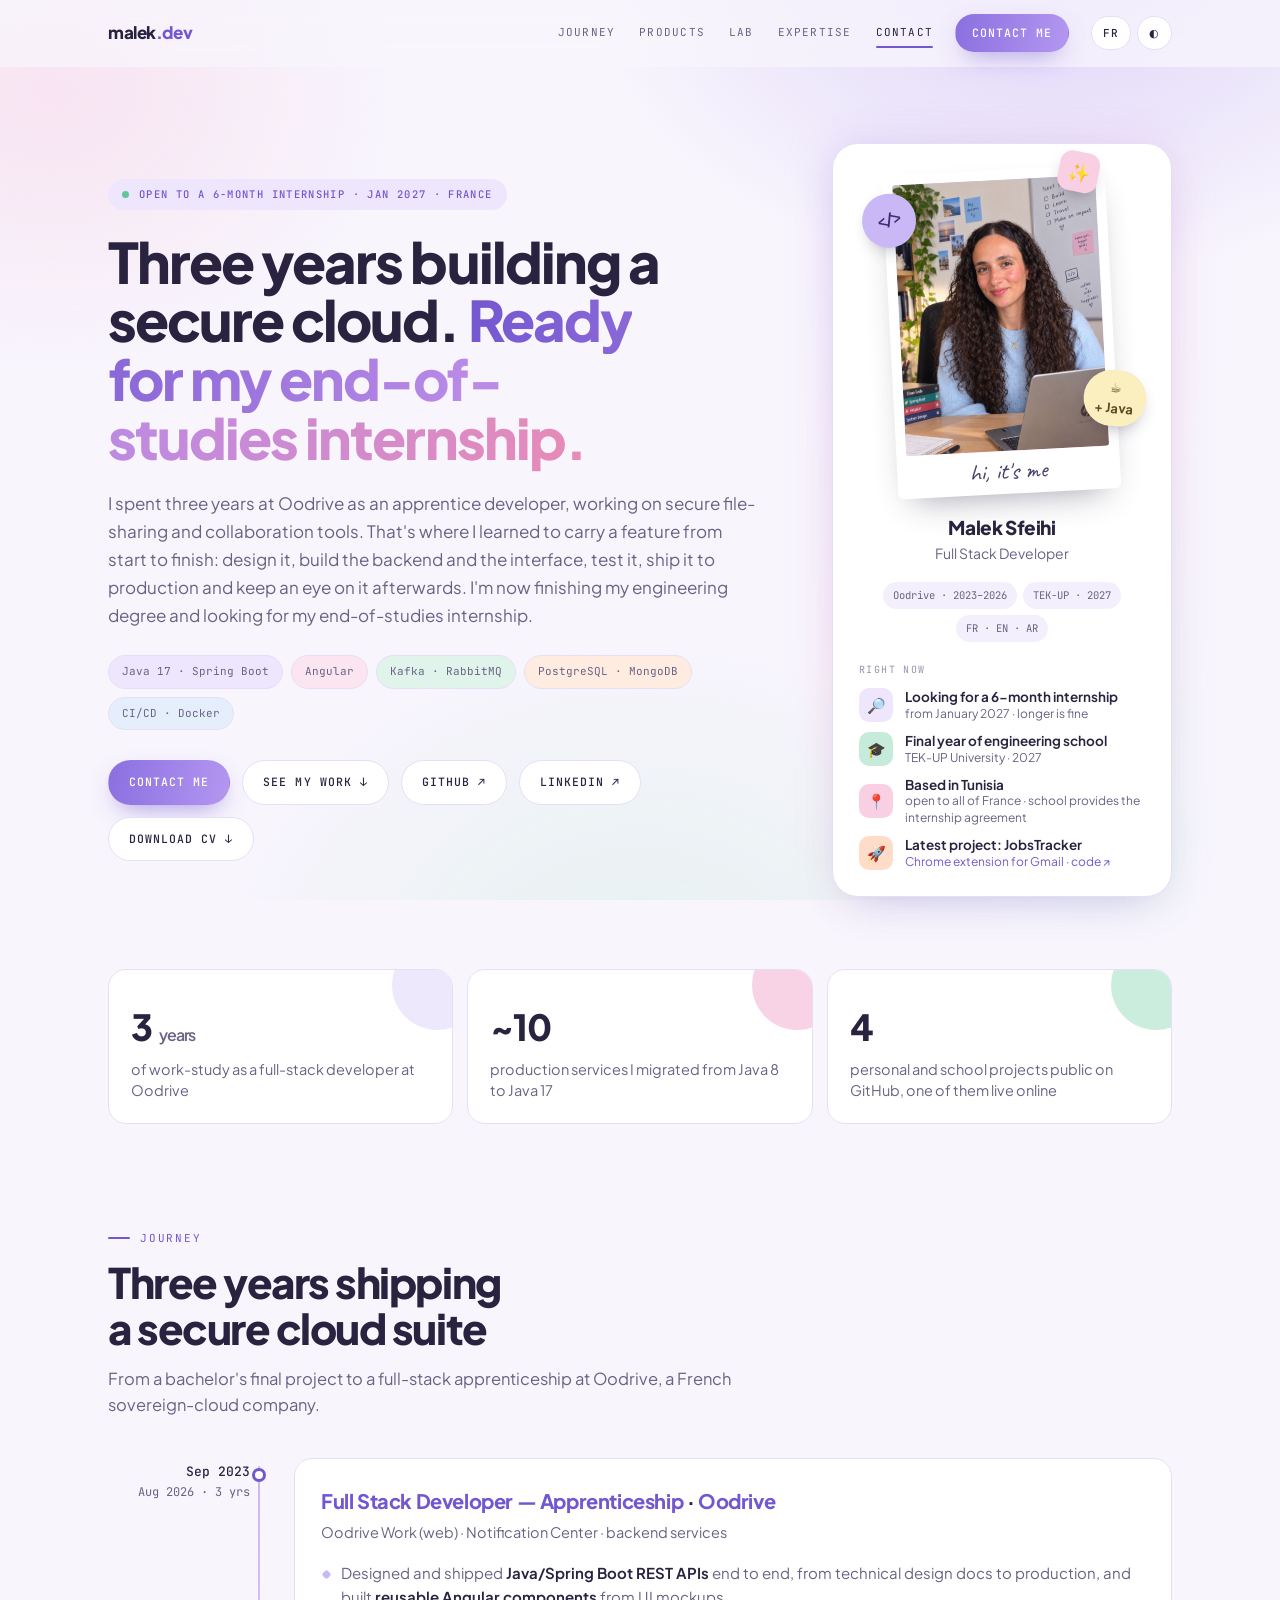
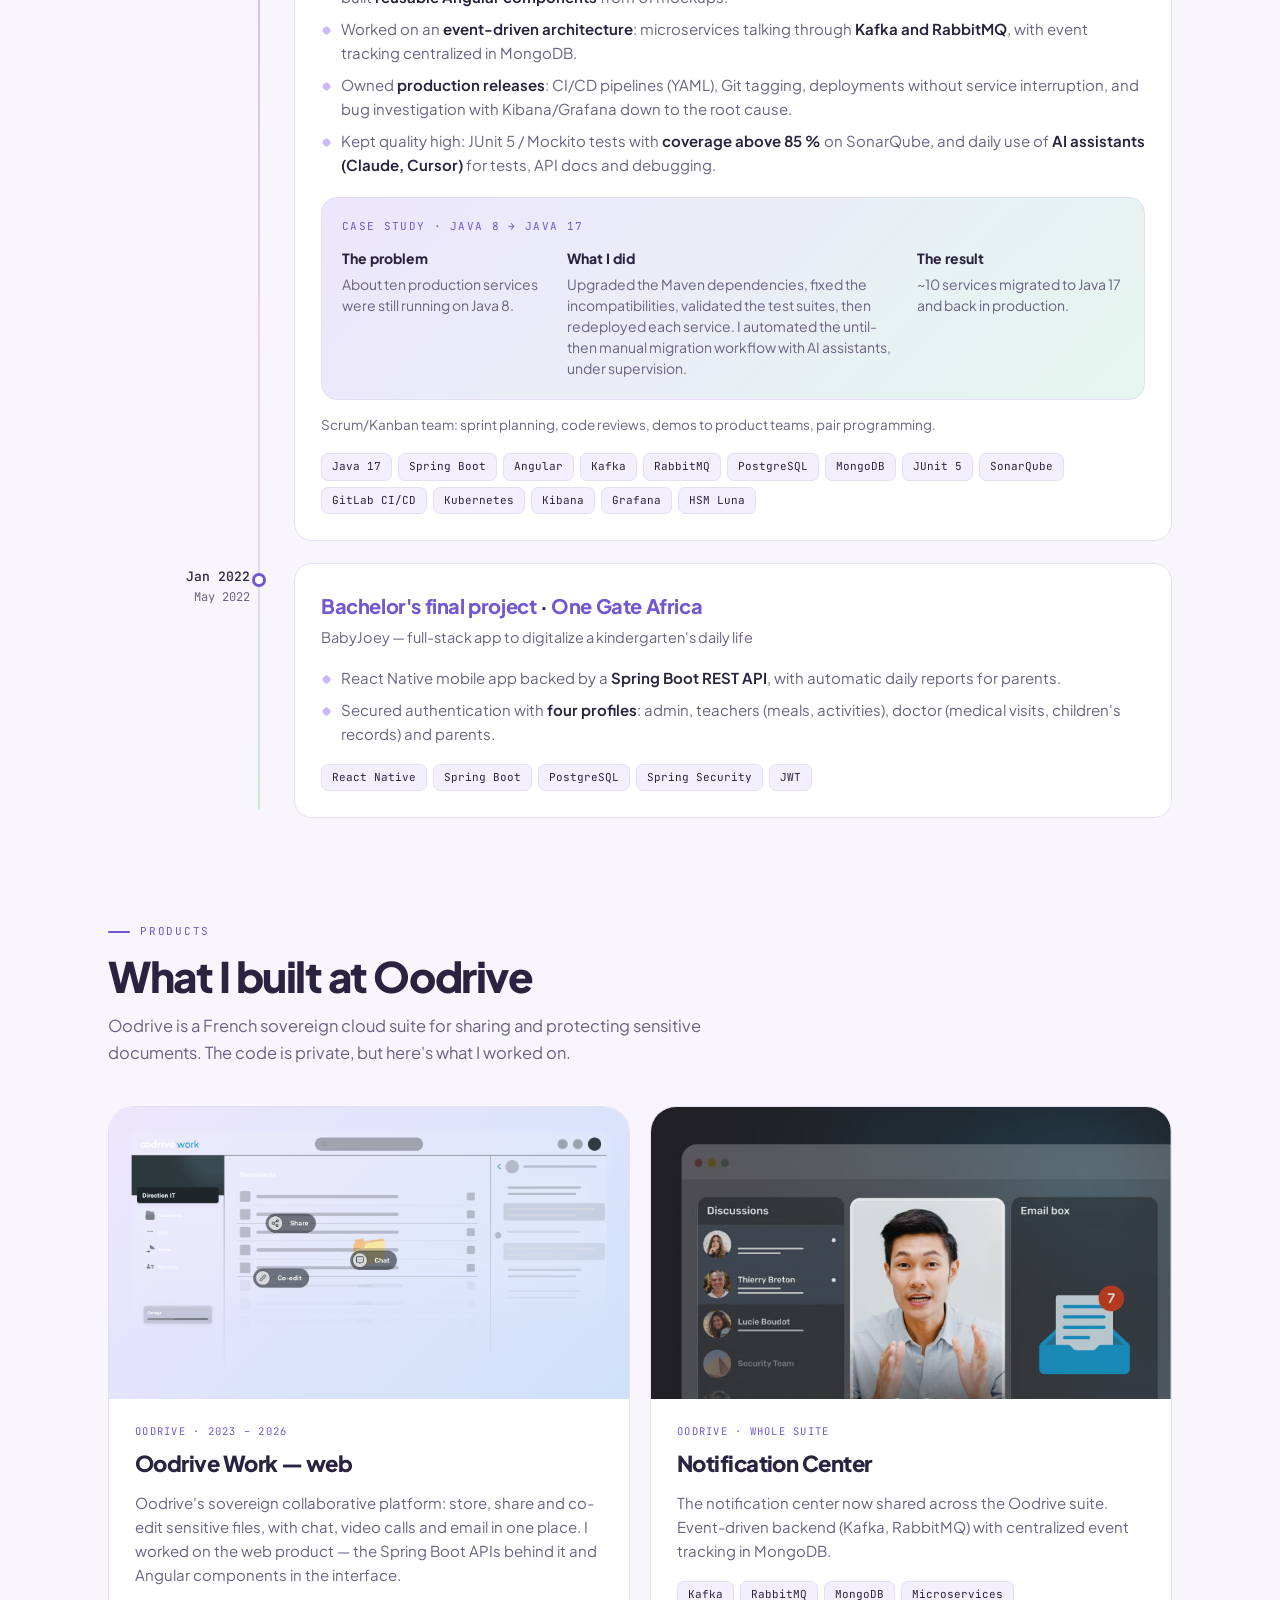
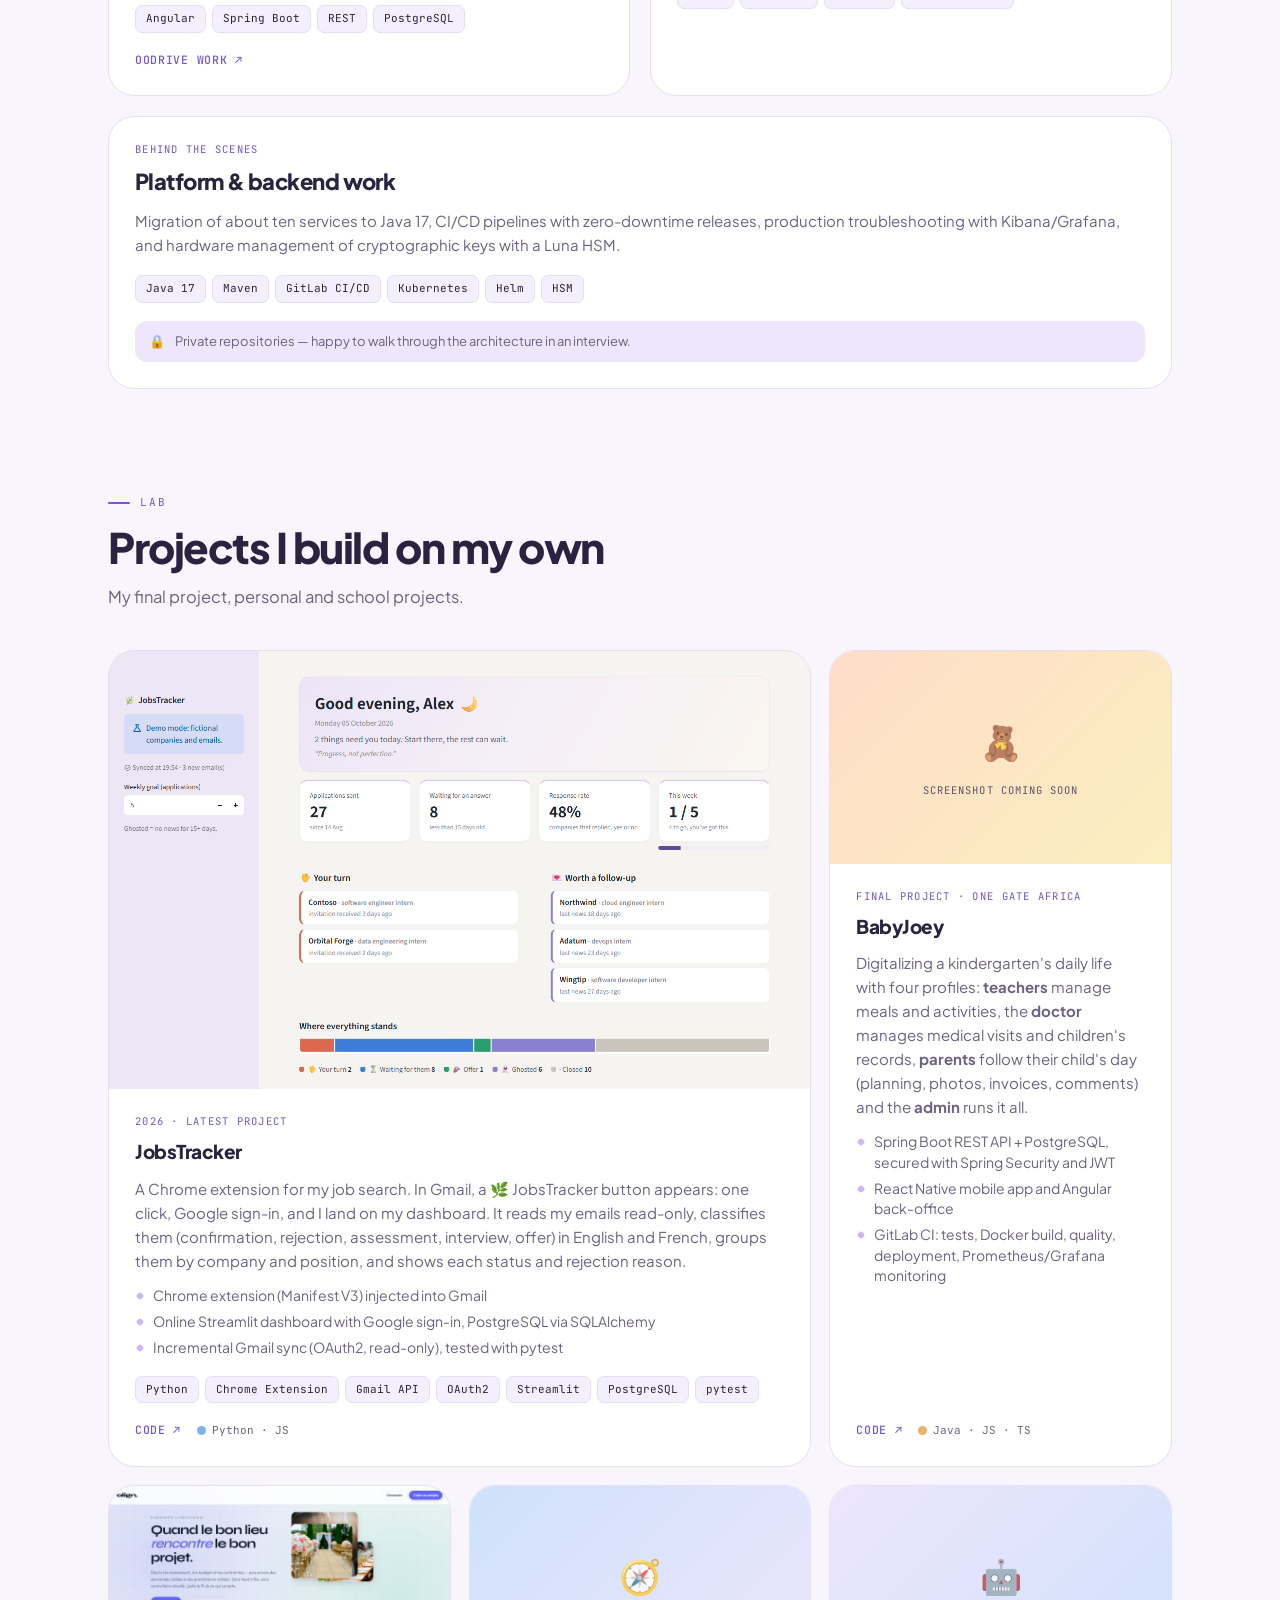
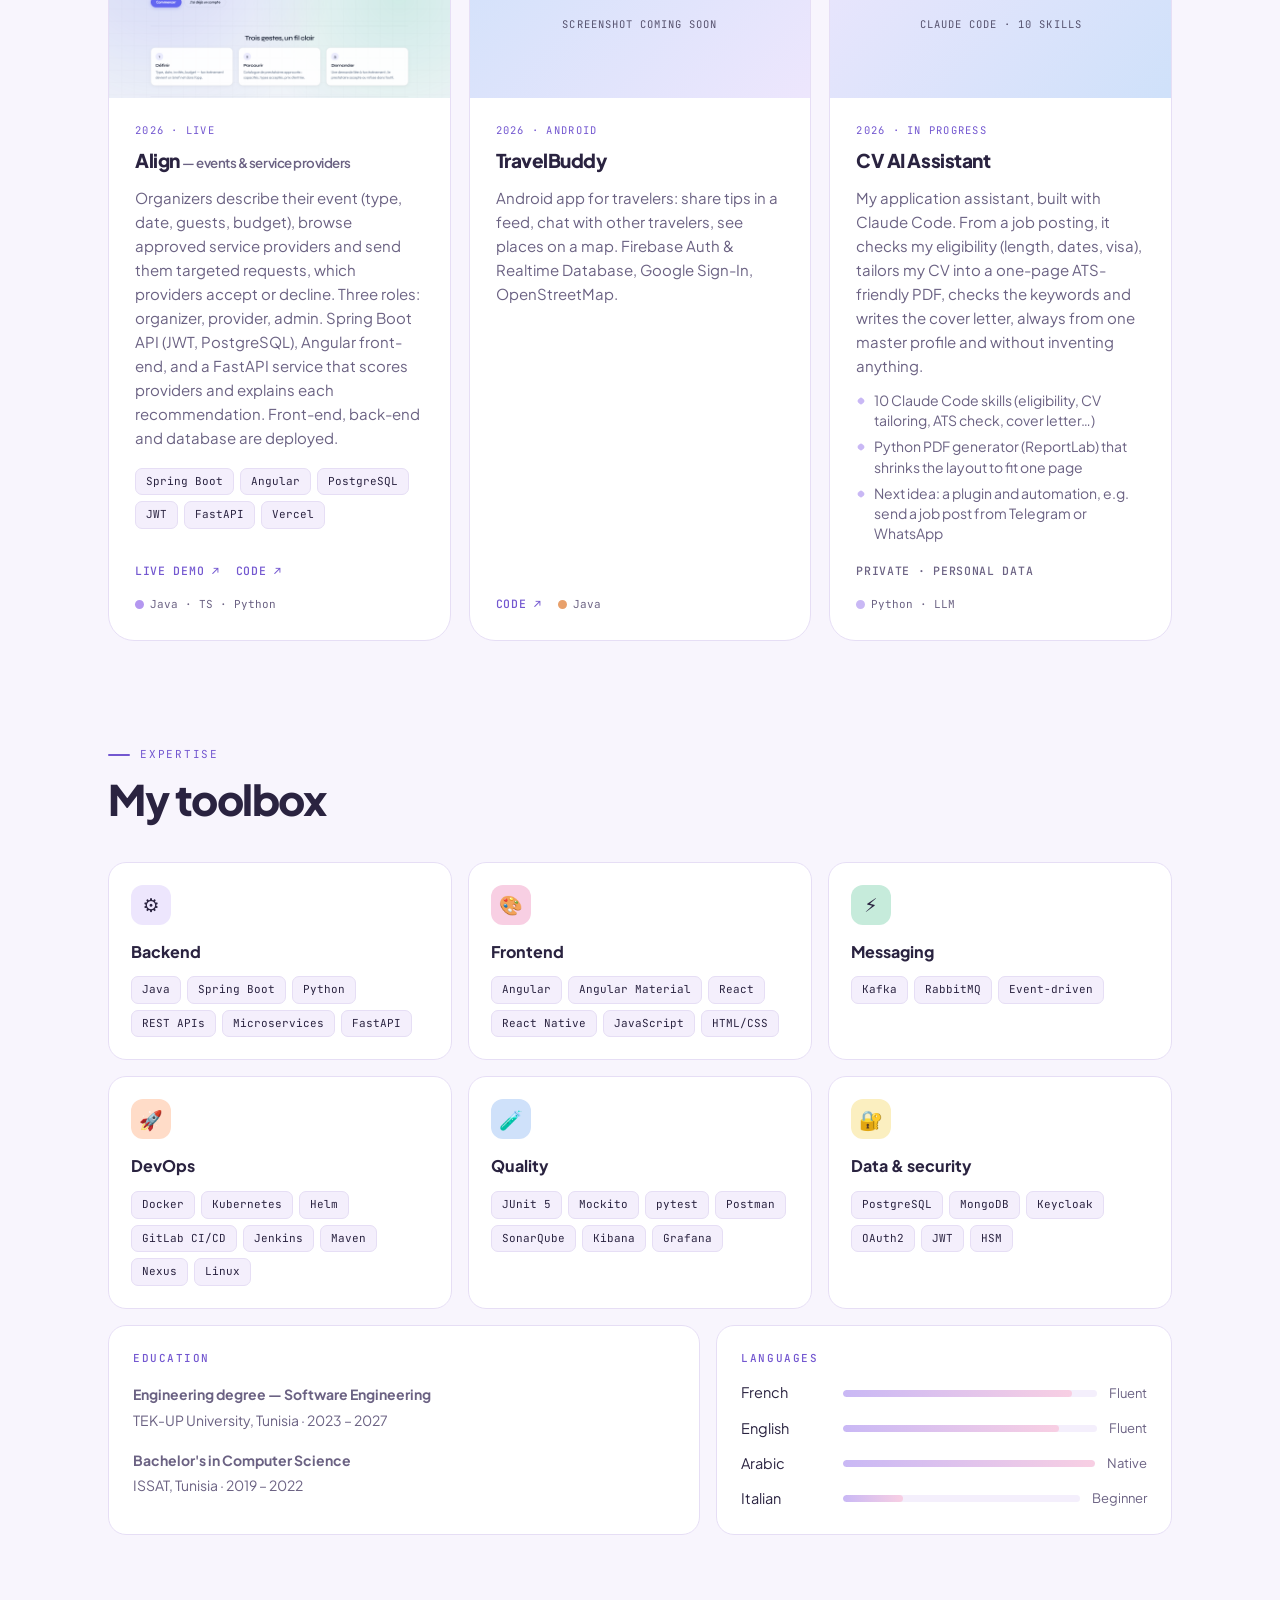
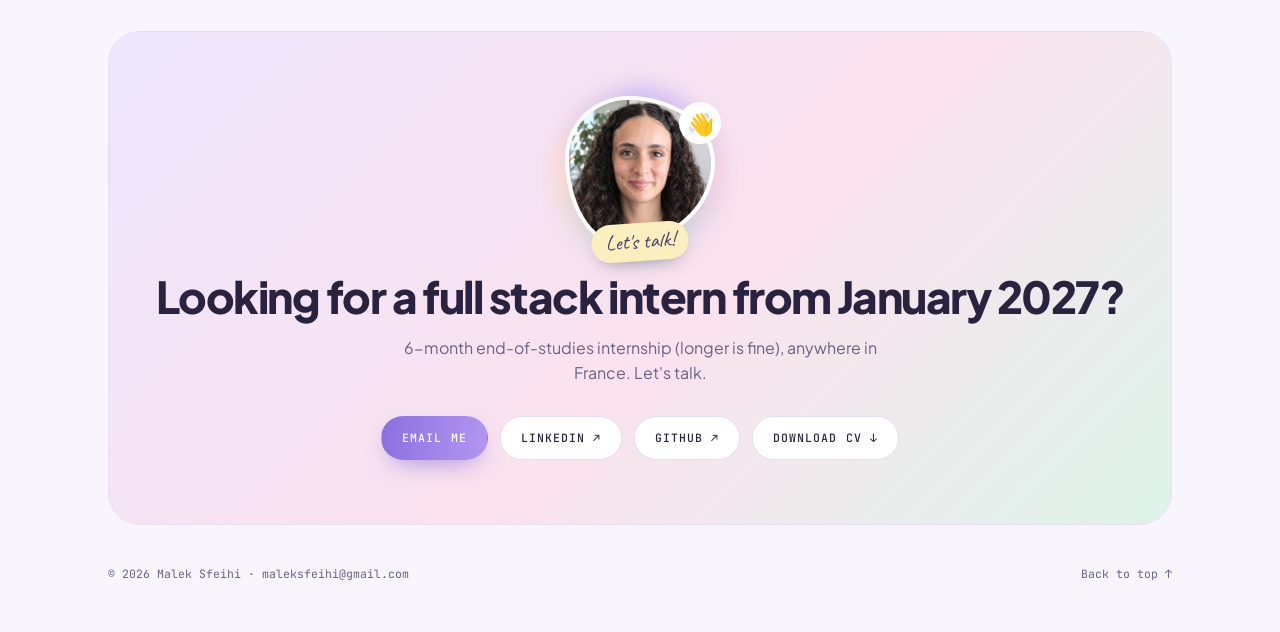
==== commit c6319b8a: "JobsTracker en extension and add CV AI Assistan" ====
--- a/docs/index.html
+++ b/docs/index.html
@@ -112,7 +112,7 @@
             <small><span class="en">open to all of France · school provides the internship agreement</span><span class="fr">mobile partout en France · convention fournie par l'école</span></small></span></li>
           <li><span class="now__ic" style="background:var(--peach)">🚀</span>
             <span><b><span class="en">Latest project: JobsTracker</span><span class="fr">Dernier projet : JobsTracker</span></b>
-            <small><a href="https://github.com/malek-sfeihi/JobsTracker" target="_blank" rel="noopener"><span class="en">online soon · code on GitHub ↗</span><span class="fr">bientôt en ligne · code sur GitHub ↗</span></a></small></span></li>
+            <small><a href="https://github.com/malek-sfeihi/JobsTracker" target="_blank" rel="noopener"><span class="en">Chrome extension for Gmail · code ↗</span><span class="fr">extension Chrome pour Gmail · code ↗</span></a></small></span></li>
         </ul>
       </div>
     </aside>
@@ -126,7 +126,7 @@
       <div class="stat__l"><span class="en">of work-study as a full-stack developer at Oodrive</span><span class="fr">d'alternance en développement full stack chez Oodrive</span></div></div>
     <div class="stat"><div class="stat__v">~10</div>
       <div class="stat__l"><span class="en">production services I migrated from Java 8 to Java 17</span><span class="fr">services en production que j'ai migrés de Java 8 à Java 17</span></div></div>
-    <div class="stat"><div class="stat__v">5</div>
+    <div class="stat"><div class="stat__v">4</div>
       <div class="stat__l"><span class="en">personal and school projects public on GitHub, one of them live online</span><span class="fr">projets perso et d'école publics sur GitHub, dont un en ligne</span></div></div>
   </div>
 </div>
@@ -282,8 +282,8 @@
         <span class="fr">Ce que je code en dehors du travail</span>
       </h2>
       <p class="sec__lede">
-        <span class="en">My final project, personal and school projects, public on GitHub.</span>
-        <span class="fr">Mon PFE, mes projets perso et d'école, publics sur GitHub.</span>
+        <span class="en">My final project, personal and school projects.</span>
+        <span class="fr">Mon PFE, mes projets perso et d'école.</span>
       </p>
     </div>
 
@@ -297,12 +297,23 @@
           <span class="prod__k"><span class="en">2026 · latest project</span><span class="fr">2026 · dernier projet</span></span>
           <h3 class="prod__t">JobsTracker</h3>
           <p class="prod__d">
-            <span class="en">A calm morning dashboard for a job search. Reads Gmail (read-only, OAuth2), classifies application emails in English and French, groups them by company and position, and shows statuses and rejection reasons. Incremental sync every morning, SQLite, Streamlit, pytest.</span>
-            <span class="fr">Un tableau de bord du matin pour une recherche d'emploi. Lit Gmail (lecture seule, OAuth2), classe les emails de candidature en anglais et en français, les regroupe par entreprise et poste, et affiche statuts et raisons de refus. Synchro incrémentale chaque matin, SQLite, Streamlit, pytest.</span>
-          </p>
+            <span class="en">A Chrome extension for my job search. In Gmail, a 🌿 JobsTracker button appears: one click, Google sign-in, and I land on my dashboard. It reads my emails read-only, classifies them (confirmation, rejection, assessment, interview, offer) in English and French, groups them by company and position, and shows each status and rejection reason.</span>
+            <span class="fr">Une extension Chrome pour ma recherche de stage. Dans Gmail, un bouton 🌿 JobsTracker apparaît : un clic, connexion Google, et j'arrive sur mon dashboard. Il lit mes emails en lecture seule, les classe (confirmation, refus, test, entretien, offre) en français et en anglais, les regroupe par entreprise et par poste, et affiche le statut et la raison de chaque refus.</span>
+          </p>
+          <ul class="feat en">
+            <li>Chrome extension (Manifest V3) injected into Gmail</li>
+            <li>Online Streamlit dashboard with Google sign-in, PostgreSQL via SQLAlchemy</li>
+            <li>Incremental Gmail sync (OAuth2, read-only), tested with pytest</li>
+          </ul>
+          <ul class="feat fr">
+            <li>Extension Chrome (Manifest V3) intégrée à Gmail</li>
+            <li>Dashboard Streamlit en ligne avec connexion Google, PostgreSQL via SQLAlchemy</li>
+            <li>Synchronisation Gmail incrémentale (OAuth2, lecture seule), tests pytest</li>
+          </ul>
+          <ul class="tags"><li>Python</li><li>Chrome Extension</li><li>Gmail API</li><li>OAuth2</li><li>Streamlit</li><li>PostgreSQL</li><li>pytest</li></ul>
           <div class="prod__foot">
             <a class="link" href="https://github.com/malek-sfeihi/JobsTracker" target="_blank" rel="noopener">Code ↗</a>
-            <span class="lang-dot" style="--dot:#7FB3E8">Python</span>
+            <span class="lang-dot" style="--dot:#7FB3E8">Python · JS</span>
           </div>
         </div>
       </article>
@@ -377,20 +388,30 @@
       </article>
 
       <article class="prod reveal">
-        <div class="media media--pink">
-          <div class="media__ph"><span class="ic">🍄</span><small>Design patterns</small></div>
-          <img src="assets/img/mario.png" alt="Mario design patterns" data-ph>
-        </div>
-        <div class="prod__body">
-          <span class="prod__k">TEK-UP · 2025</span>
-          <h3 class="prod__t">Mario Design Patterns</h3>
-          <p class="prod__d">
-            <span class="en">A Mario game model to practice design patterns: State (Small, Super, Fire, Ice Mario), Decorator (power-ups), combat system, with automated tests per pattern.</span>
-            <span class="fr">Un modèle de jeu Mario pour pratiquer les design patterns : State (Small, Super, Fire, Ice Mario), Decorator (power-ups), système de combat, avec des tests automatisés par pattern.</span>
-          </p>
+        <div class="media media--lav">
+          <div class="media__ph"><span class="ic">🤖</span><small>Claude Code · 10 skills</small></div>
+          <img src="assets/img/cv-assistant.png" alt="CV AI Assistant" data-ph>
+        </div>
+        <div class="prod__body">
+          <span class="prod__k"><span class="en">2026 · in progress</span><span class="fr">2026 · en cours</span></span>
+          <h3 class="prod__t">CV AI Assistant</h3>
+          <p class="prod__d">
+            <span class="en">My application assistant, built with Claude Code. From a job posting, it checks my eligibility (length, dates, visa), tailors my CV into a one-page ATS-friendly PDF, checks the keywords and writes the cover letter, always from one master profile and without inventing anything.</span>
+            <span class="fr">Mon assistant de candidature, construit avec Claude Code. À partir d'une offre, il vérifie mon éligibilité (durée, dates, visa), adapte mon CV en PDF une page lisible par les ATS, contrôle les mots-clés et rédige la lettre de motivation, toujours à partir d'un seul profil de référence et sans rien inventer.</span>
+          </p>
+          <ul class="feat en">
+            <li>10 Claude Code skills (eligibility, CV tailoring, ATS check, cover letter…)</li>
+            <li>Python PDF generator (ReportLab) that shrinks the layout to fit one page</li>
+            <li>Next idea: a plugin and automation, e.g. send a job post from Telegram or WhatsApp</li>
+          </ul>
+          <ul class="feat fr">
+            <li>10 skills Claude Code (éligibilité, adaptation du CV, contrôle ATS, lettre…)</li>
+            <li>Générateur de PDF en Python (ReportLab) qui ajuste la mise en page pour tenir sur une page</li>
+            <li>Prochaine idée : un plugin et de l'automatisation, par exemple envoyer une offre depuis Telegram ou WhatsApp</li>
+          </ul>
           <div class="prod__foot">
-            <a class="link" href="https://github.com/malek-sfeihi/marioDesignPattern" target="_blank" rel="noopener">Code ↗</a>
-            <span class="lang-dot" style="--dot:#E8A06B">Java</span>
+            <span class="link" style="color:var(--mut)"><span class="en">Private · personal data</span><span class="fr">Privé · données personnelles</span></span>
+            <span class="lang-dot" style="--dot:#C9B8F5">Python · LLM</span>
           </div>
         </div>
       </article>
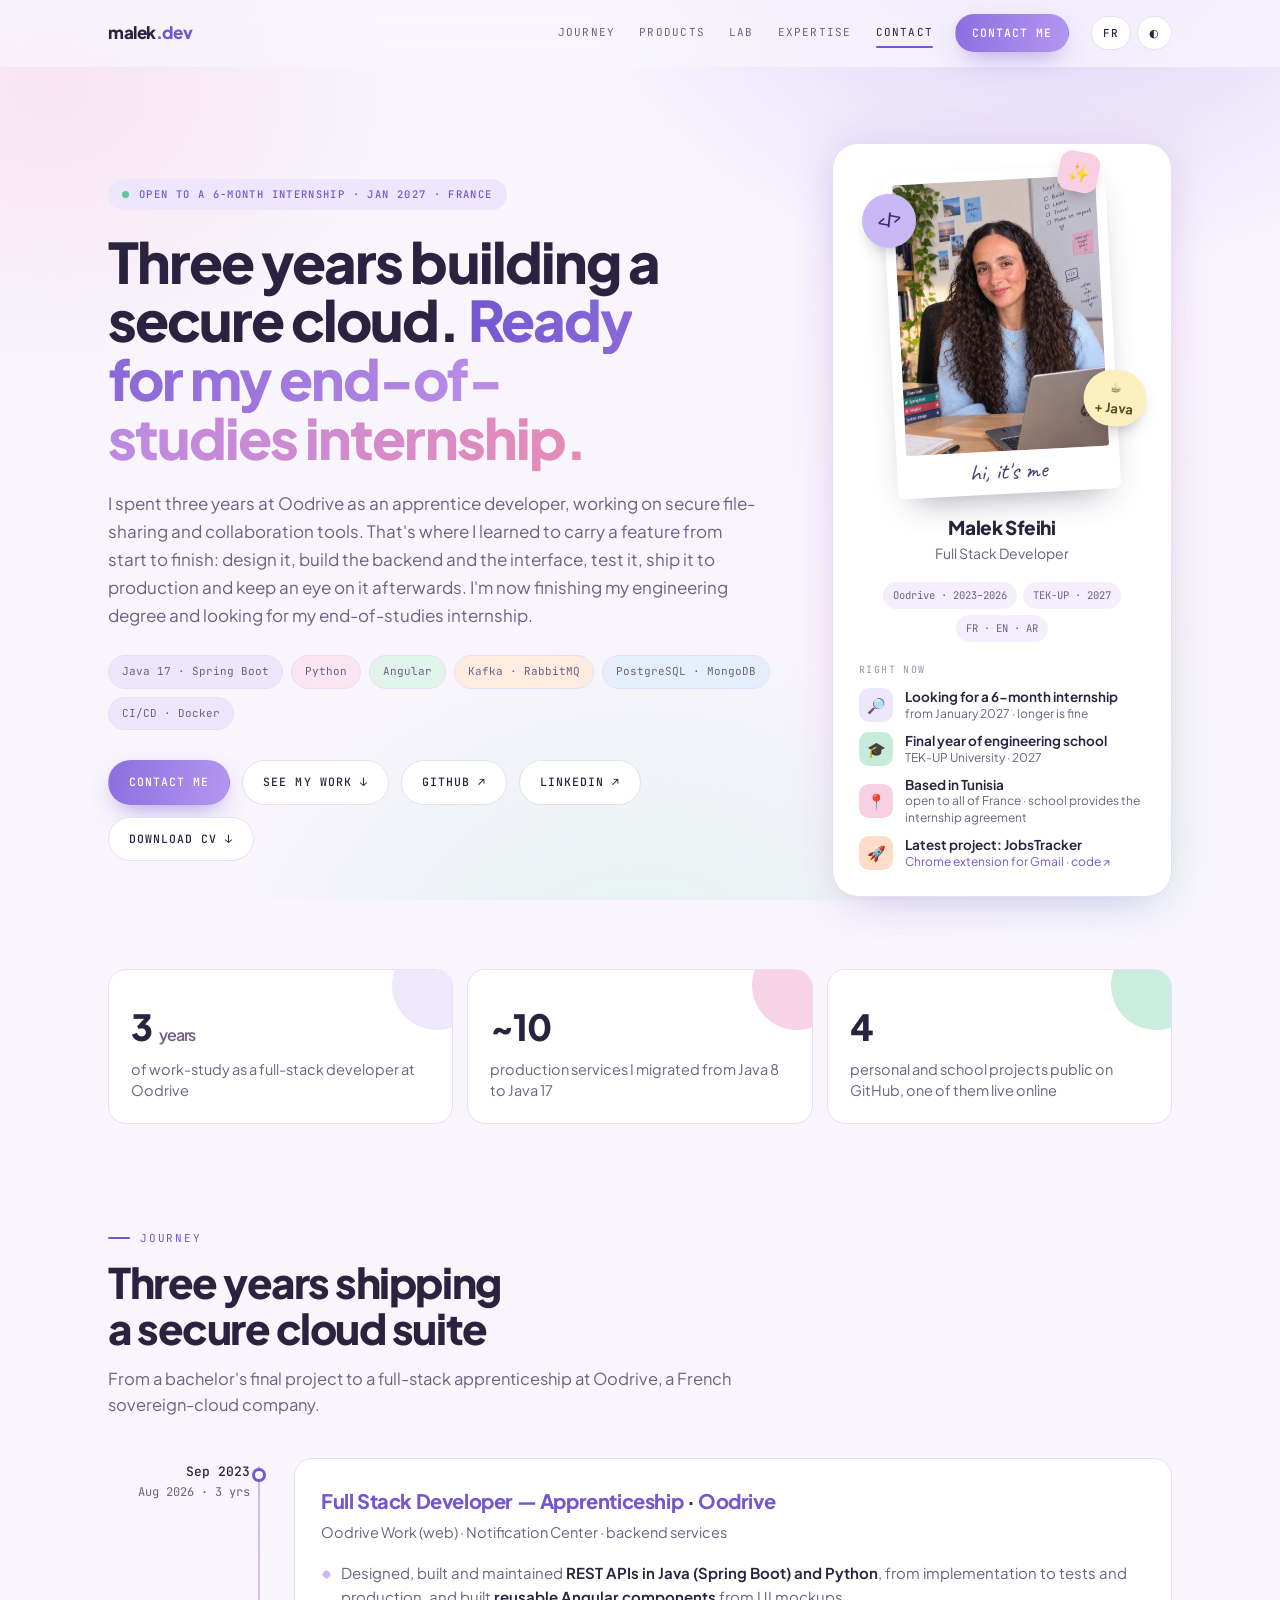
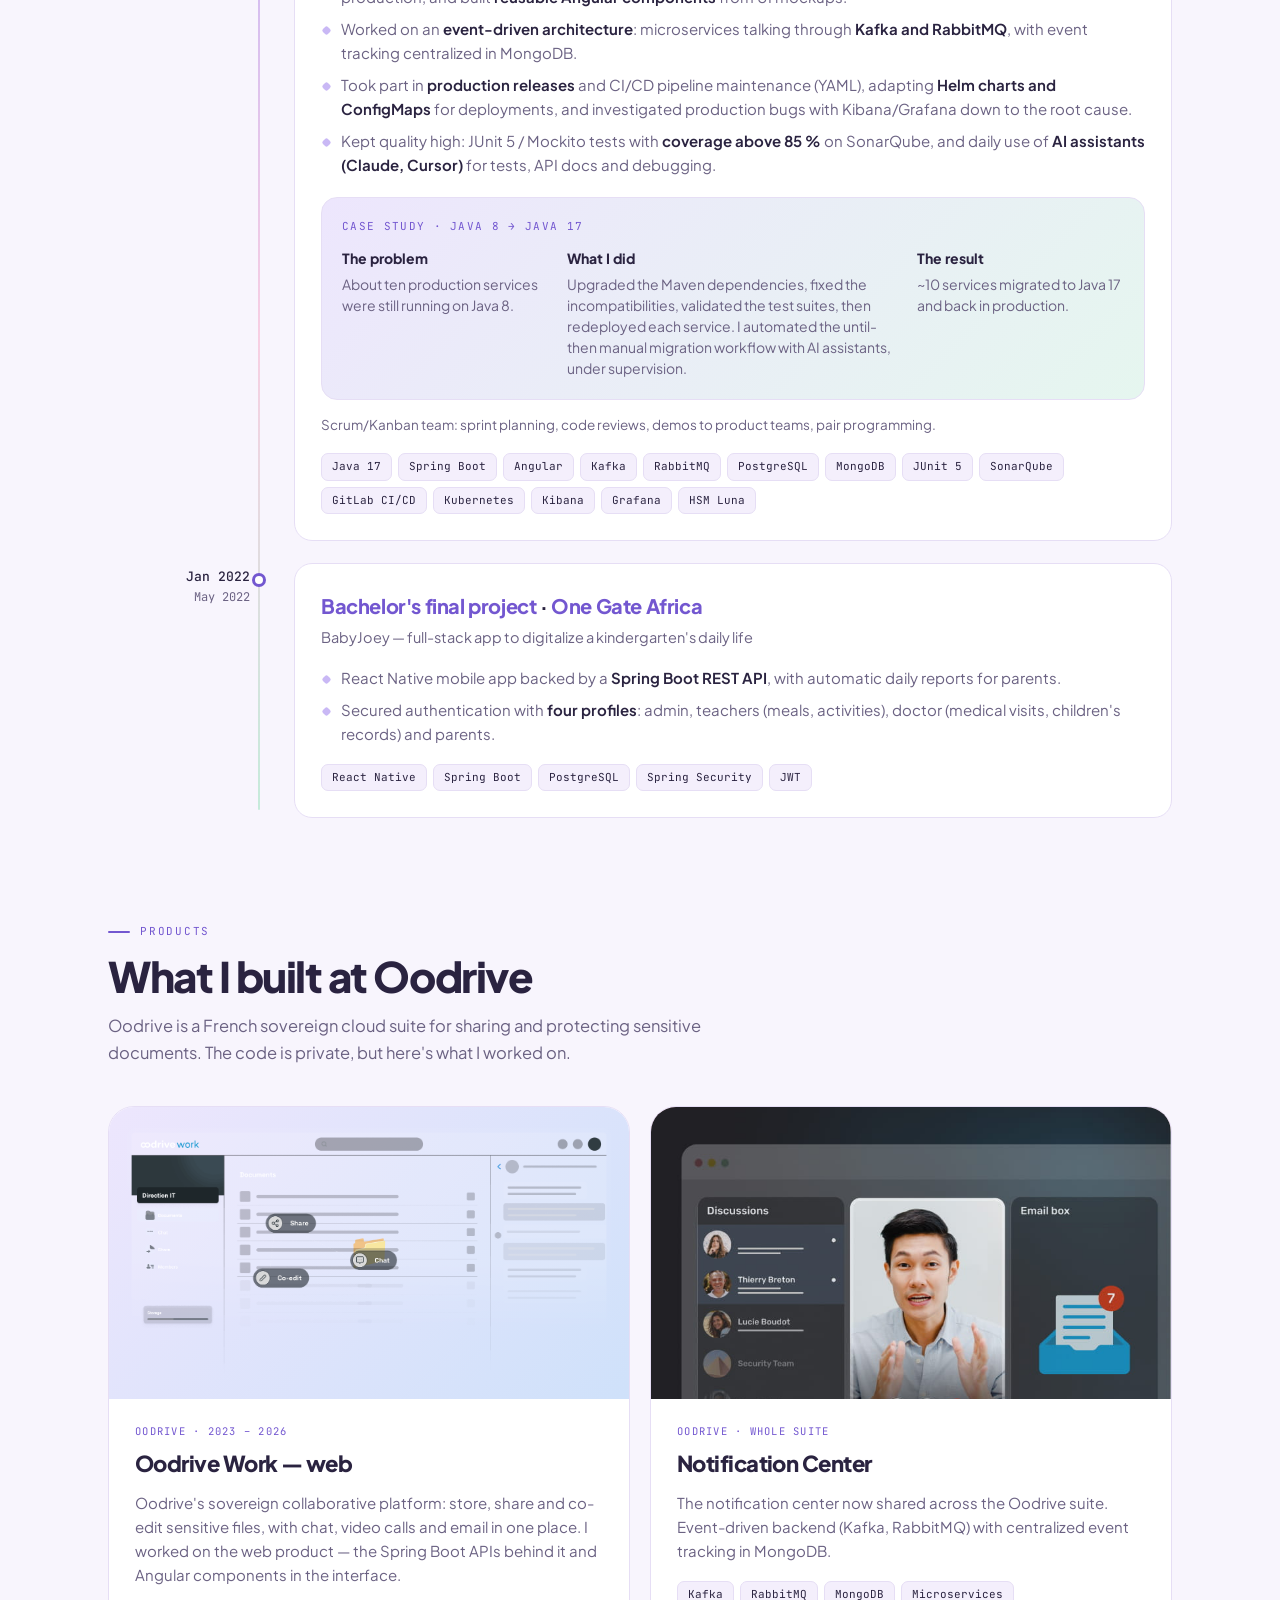
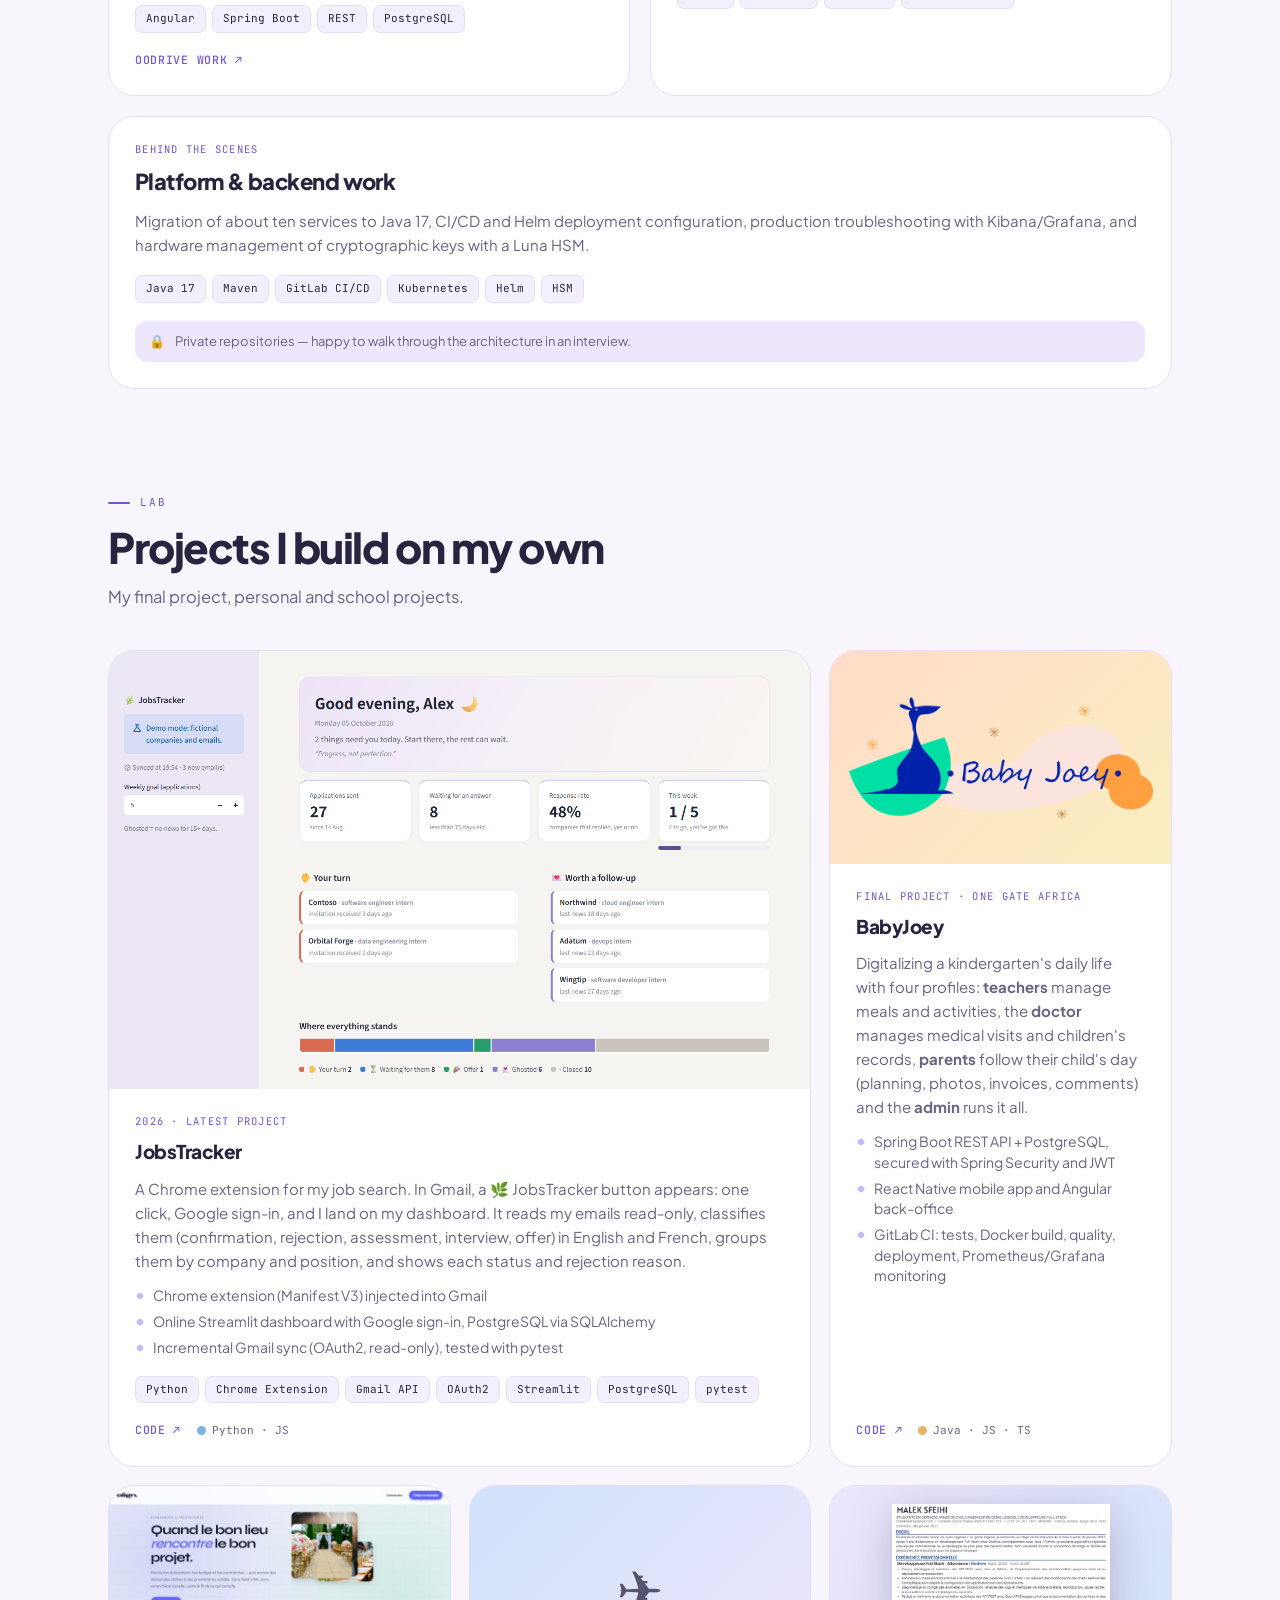
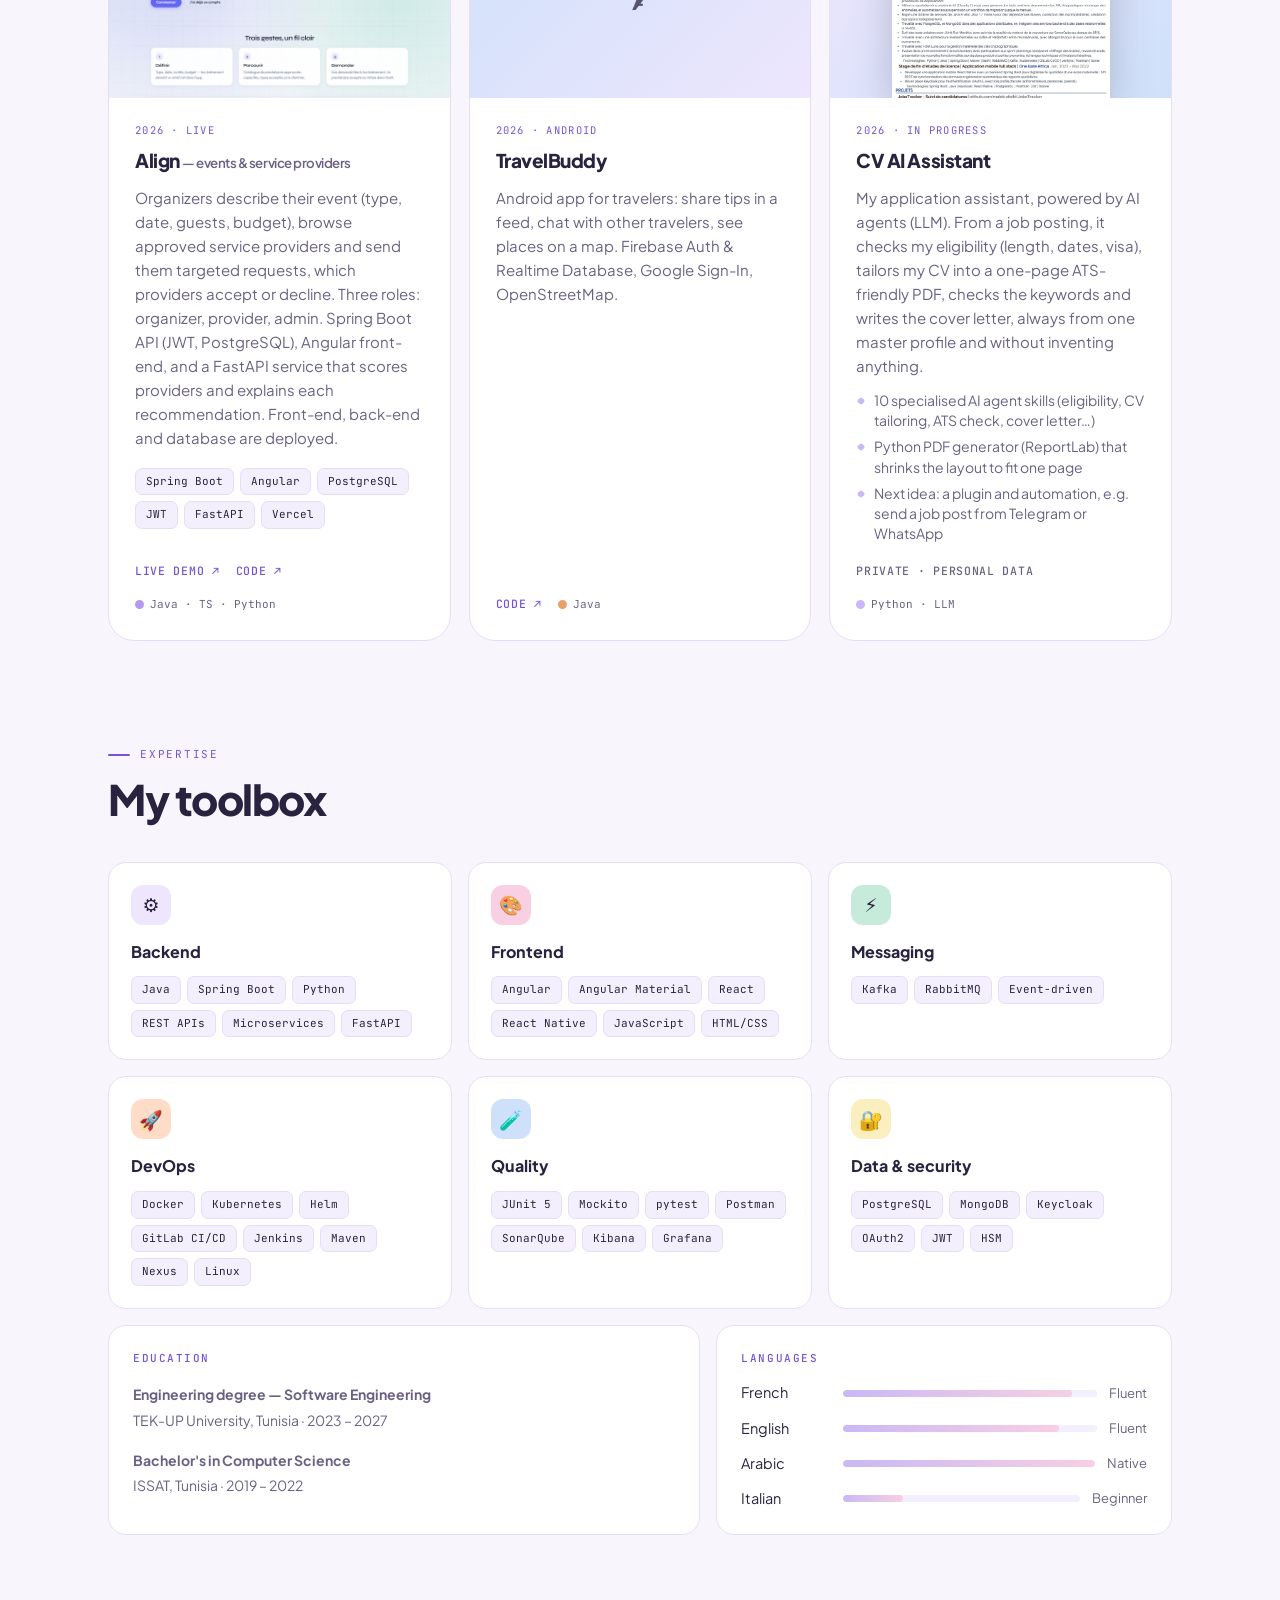
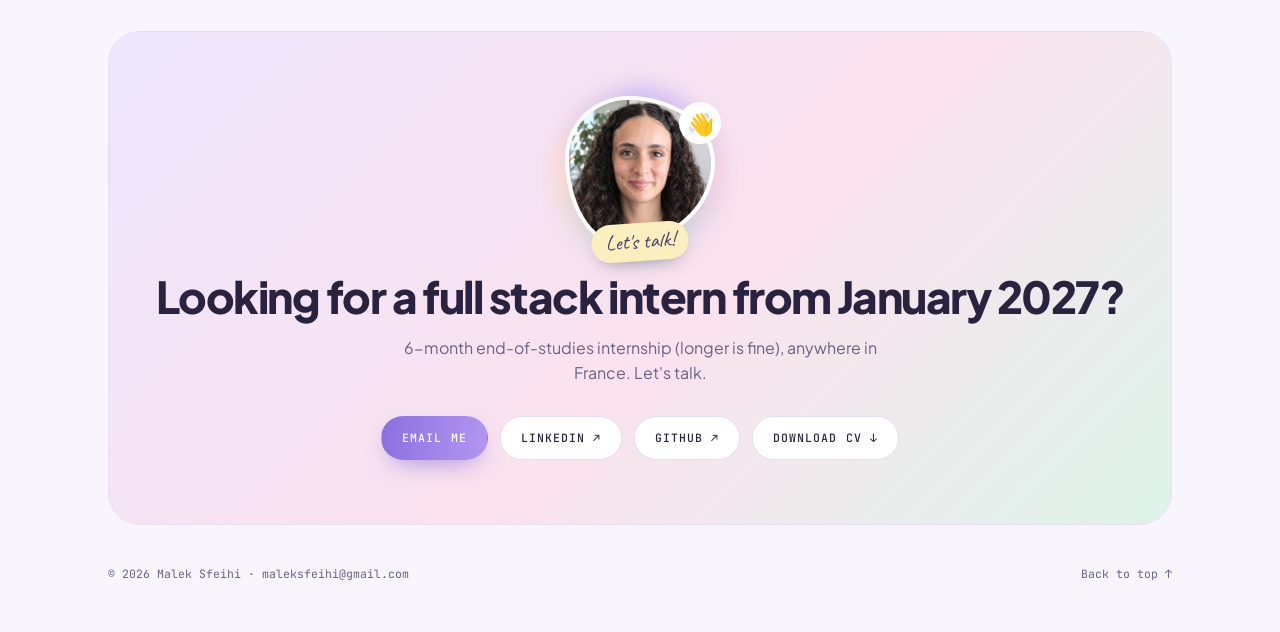
==== commit 69194599: "Visuels provisoires, CV a jour, CV AI Assistant" ====
--- a/docs/index.html
+++ b/docs/index.html
@@ -62,6 +62,7 @@
       </p>
       <ul class="pills">
         <li>Java 17 · Spring Boot</li>
+        <li>Python</li>
         <li>Angular</li>
         <li>Kafka · RabbitMQ</li>
         <li>PostgreSQL · MongoDB</li>
@@ -153,15 +154,15 @@
           <h3 class="tl__role"><span class="en">Full Stack Developer — Apprenticeship</span><span class="fr">Développeuse Full Stack — Alternance</span> · <span>Oodrive</span></h3>
           <p class="tl__ctx"><span class="en">Oodrive Work (web) · Notification Center · backend services</span><span class="fr">Oodrive Work (web) · Centre de notifications · services backend</span></p>
           <ul class="tl__list en">
-            <li>Designed and shipped <strong>Java/Spring Boot REST APIs</strong> end to end, from technical design docs to production, and built <strong>reusable Angular components</strong> from UI mockups.</li>
+            <li>Designed, built and maintained <strong>REST APIs in Java (Spring Boot) and Python</strong>, from implementation to tests and production, and built <strong>reusable Angular components</strong> from UI mockups.</li>
             <li>Worked on an <strong>event-driven architecture</strong>: microservices talking through <strong>Kafka and RabbitMQ</strong>, with event tracking centralized in MongoDB.</li>
-            <li>Owned <strong>production releases</strong>: CI/CD pipelines (YAML), Git tagging, deployments without service interruption, and bug investigation with Kibana/Grafana down to the root cause.</li>
+            <li>Took part in <strong>production releases</strong> and CI/CD pipeline maintenance (YAML), adapting <strong>Helm charts and ConfigMaps</strong> for deployments, and investigated production bugs with Kibana/Grafana down to the root cause.</li>
             <li>Kept quality high: JUnit 5 / Mockito tests with <strong>coverage above 85 %</strong> on SonarQube, and daily use of <strong>AI assistants (Claude, Cursor)</strong> for tests, API docs and debugging.</li>
           </ul>
           <ul class="tl__list fr">
-            <li>Conception et livraison d'<strong>API REST Java/Spring Boot</strong> de bout en bout, du dossier de conception à la production, et de <strong>composants Angular réutilisables</strong> à partir des maquettes.</li>
+            <li>Conception, développement et maintenance d'<strong>API REST en Java (Spring Boot) et Python</strong>, de l'implémentation aux tests et à la production, et de <strong>composants Angular réutilisables</strong> à partir des maquettes.</li>
             <li>Travail sur une <strong>architecture événementielle</strong> : des microservices qui communiquent via <strong>Kafka et RabbitMQ</strong>, avec un suivi centralisé des événements dans MongoDB.</li>
-            <li>Prise en charge des <strong>mises en production</strong> : pipelines CI/CD (YAML), Git tagging, déploiements sans interruption de service, et diagnostic d'anomalies avec Kibana/Grafana jusqu'à la cause racine.</li>
+            <li>Participation aux <strong>mises en production</strong> et à la maintenance des pipelines CI/CD (YAML), avec modification des <strong>charts Helm et des ConfigMaps</strong>, et diagnostic d'anomalies avec Kibana/Grafana jusqu'à la cause racine.</li>
             <li>Qualité : tests JUnit 5 / Mockito avec une <strong>couverture au-dessus de 85 %</strong> sur SonarQube, et usage quotidien d'<strong>assistants IA (Claude, Cursor)</strong> pour les tests, la doc d'API et le débogage.</li>
           </ul>
 
@@ -261,8 +262,8 @@
           <span class="prod__k"><span class="en">Behind the scenes</span><span class="fr">En coulisses</span></span>
           <h3 class="prod__t"><span class="en">Platform &amp; backend work</span><span class="fr">Plateforme &amp; backend</span></h3>
           <p class="prod__d">
-            <span class="en">Migration of about ten services to Java 17, CI/CD pipelines with zero-downtime releases, production troubleshooting with Kibana/Grafana, and hardware management of cryptographic keys with a Luna HSM.</span>
-            <span class="fr">Migration d'une dizaine de services vers Java 17, pipelines CI/CD avec mises en production sans interruption, diagnostic en production avec Kibana/Grafana, et gestion matérielle de clés cryptographiques avec HSM Luna.</span>
+            <span class="en">Migration of about ten services to Java 17, CI/CD and Helm deployment configuration, production troubleshooting with Kibana/Grafana, and hardware management of cryptographic keys with a Luna HSM.</span>
+            <span class="fr">Migration d'une dizaine de services vers Java 17, CI/CD et configuration Helm des déploiements, diagnostic en production avec Kibana/Grafana, et gestion matérielle de clés cryptographiques avec HSM Luna.</span>
           </p>
           <ul class="tags"><li>Java 17</li><li>Maven</li><li>GitLab CI/CD</li><li>Kubernetes</li><li>Helm</li><li>HSM</li></ul>
           <div class="privacy">🔒 <span><span class="en">Private repositories — happy to walk through the architecture in an interview.</span><span class="fr">Dépôts privés — je peux présenter l'architecture en entretien.</span></span></div>
@@ -319,8 +320,7 @@
       </article>
 
       <article class="prod reveal">
-        <div class="media media--peach">
-          <div class="media__ph"><span class="ic">🧸</span><small><span class="en">Screenshot coming soon</span><span class="fr">Capture à venir</span></small></div>
+        <div class="media media--peach media--contain">
           <img src="assets/img/babyjoey.png" alt="BabyJoey" data-ph>
         </div>
         <div class="prod__body">
@@ -370,8 +370,7 @@
 
       <article class="prod reveal">
         <div class="media media--sky">
-          <div class="media__ph"><span class="ic">🧭</span><small><span class="en">Screenshot coming soon</span><span class="fr">Capture à venir</span></small></div>
-          <img src="assets/img/travelbuddy.png" alt="TravelBuddy" data-ph>
+          <div class="media__ph"><span class="ic ic--big">✈️</span></div>
         </div>
         <div class="prod__body">
           <span class="prod__k">2026 · Android</span>
@@ -389,23 +388,23 @@
 
       <article class="prod reveal">
         <div class="media media--lav">
-          <div class="media__ph"><span class="ic">🤖</span><small>Claude Code · 10 skills</small></div>
-          <img src="assets/img/cv-assistant.png" alt="CV AI Assistant" data-ph>
+          <div class="media__ph"><span class="ic">📄</span></div>
+          <img src="assets/img/cv-assistant.png" alt="CV generated by CV AI Assistant" data-ph class="media__doc">
         </div>
         <div class="prod__body">
           <span class="prod__k"><span class="en">2026 · in progress</span><span class="fr">2026 · en cours</span></span>
           <h3 class="prod__t">CV AI Assistant</h3>
           <p class="prod__d">
-            <span class="en">My application assistant, built with Claude Code. From a job posting, it checks my eligibility (length, dates, visa), tailors my CV into a one-page ATS-friendly PDF, checks the keywords and writes the cover letter, always from one master profile and without inventing anything.</span>
-            <span class="fr">Mon assistant de candidature, construit avec Claude Code. À partir d'une offre, il vérifie mon éligibilité (durée, dates, visa), adapte mon CV en PDF une page lisible par les ATS, contrôle les mots-clés et rédige la lettre de motivation, toujours à partir d'un seul profil de référence et sans rien inventer.</span>
+            <span class="en">My application assistant, powered by AI agents (LLM). From a job posting, it checks my eligibility (length, dates, visa), tailors my CV into a one-page ATS-friendly PDF, checks the keywords and writes the cover letter, always from one master profile and without inventing anything.</span>
+            <span class="fr">Mon assistant de candidature, basé sur des agents IA (LLM). À partir d'une offre, il vérifie mon éligibilité (durée, dates, visa), adapte mon CV en PDF une page lisible par les ATS, contrôle les mots-clés et rédige la lettre de motivation, toujours à partir d'un seul profil de référence et sans rien inventer.</span>
           </p>
           <ul class="feat en">
-            <li>10 Claude Code skills (eligibility, CV tailoring, ATS check, cover letter…)</li>
+            <li>10 specialised AI agent skills (eligibility, CV tailoring, ATS check, cover letter…)</li>
             <li>Python PDF generator (ReportLab) that shrinks the layout to fit one page</li>
             <li>Next idea: a plugin and automation, e.g. send a job post from Telegram or WhatsApp</li>
           </ul>
           <ul class="feat fr">
-            <li>10 skills Claude Code (éligibilité, adaptation du CV, contrôle ATS, lettre…)</li>
+            <li>10 compétences d'agent IA spécialisées (éligibilité, adaptation du CV, contrôle ATS, lettre…)</li>
             <li>Générateur de PDF en Python (ReportLab) qui ajuste la mise en page pour tenir sur une page</li>
             <li>Prochaine idée : un plugin et de l'automatisation, par exemple envoyer une offre depuis Telegram ou WhatsApp</li>
           </ul>
--- a/docs/assets/css/style.css
+++ b/docs/assets/css/style.css
@@ -585,3 +585,7 @@
 .nav__cta { padding: 9px 16px; flex: none; }
 @media (max-width: 860px) { .nav__cta { margin-left: auto; } .nav__tools { margin-left: 0; } }
 @media (max-width: 420px) { .nav__cta { padding: 9px 12px; font-size: 10.5px; } }
+
+/* visuels provisoires */
+.media__ph .ic--big { font-size: 56px; }
+.media img.media__doc { object-fit: cover; object-position: top center; padding: 18px 18% 0; filter: drop-shadow(0 10px 20px rgba(42,35,64,.25)); }
